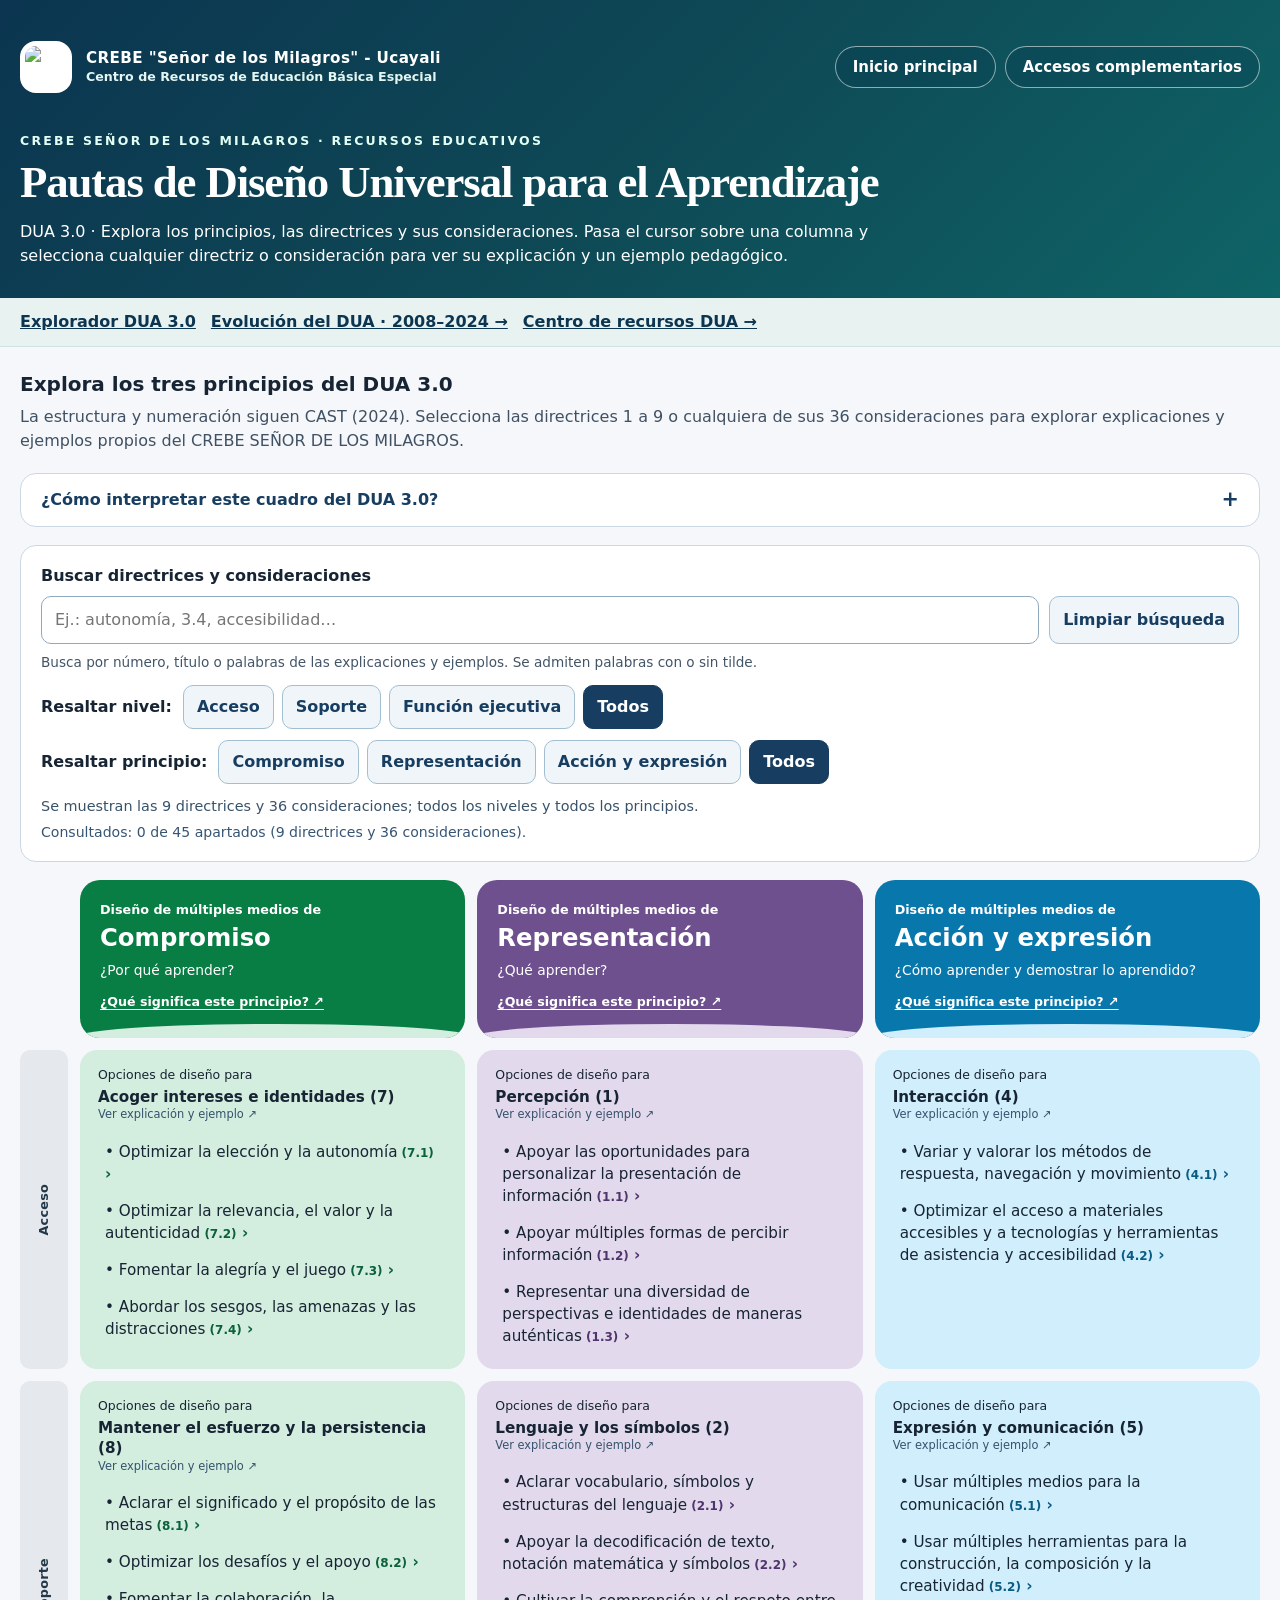
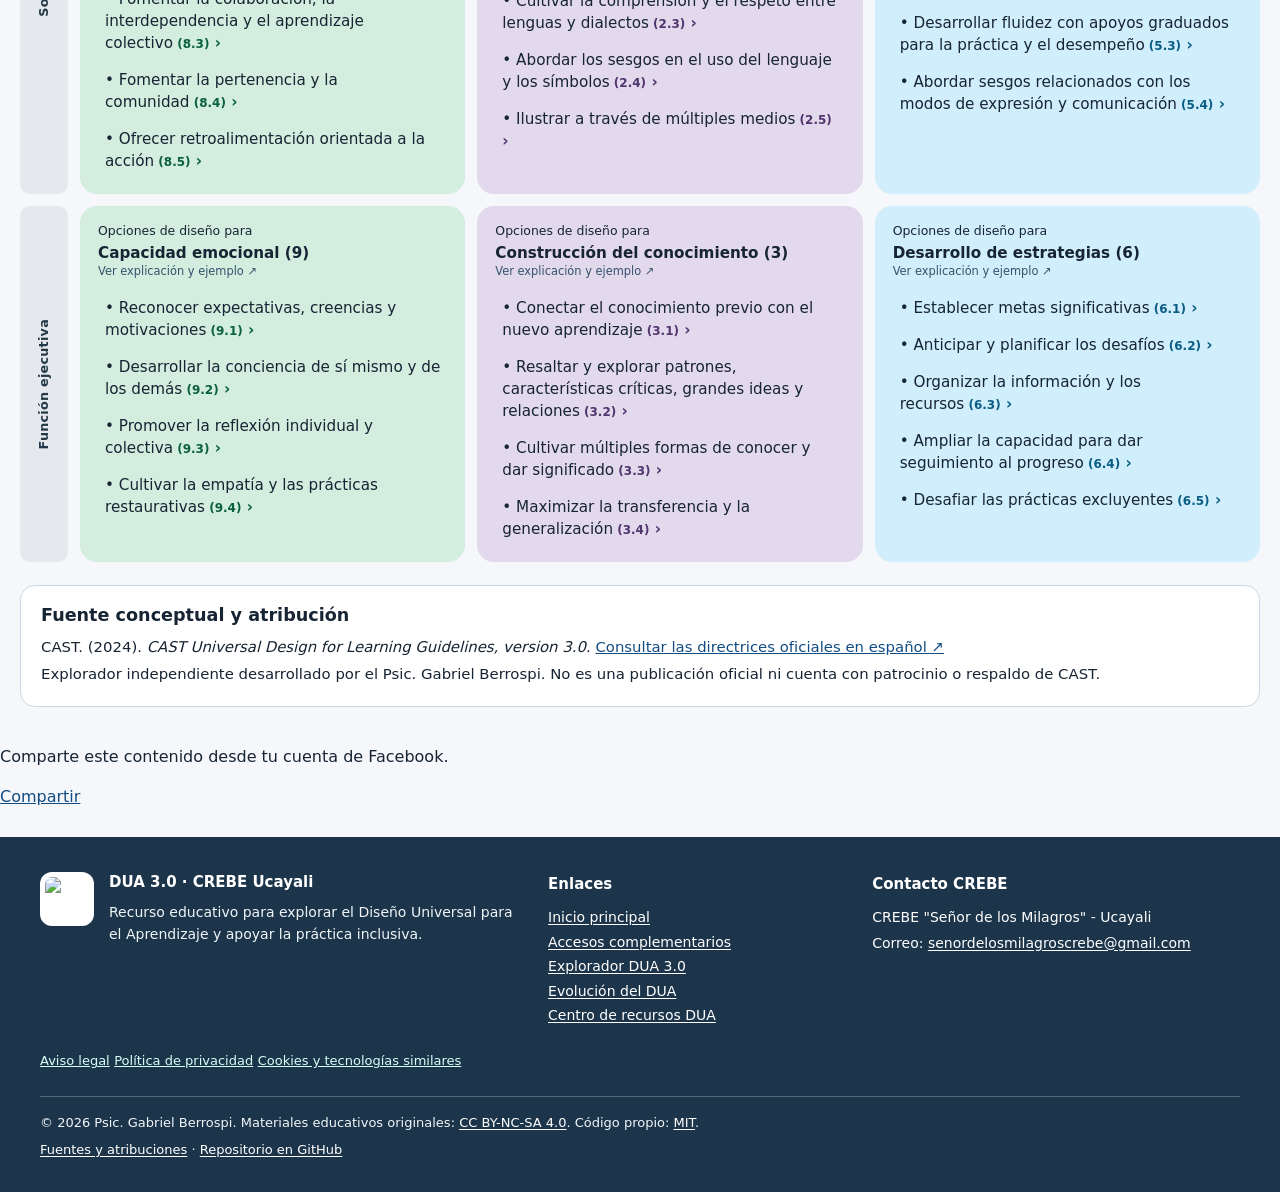
==== index.html @ dc521a8c "chore(a11y): invalidar cache de contraste DUA" ====
<!doctype html>
<html lang="es">
<head>
<meta charset="utf-8">
<meta http-equiv="Content-Security-Policy" content="default-src 'self'; base-uri 'self'; object-src 'none'; script-src 'self' 'sha256-ASUOWugi9Spogt7zNFaTgEASCgzexYB2aIo0VqFvYVs='; style-src 'self'; img-src 'self' data:; font-src 'self'; connect-src 'self' https://dteimbhwtzghhsijeeld.supabase.co; media-src 'self'; frame-src 'none'; form-action 'self'; manifest-src 'self'; worker-src 'self'; upgrade-insecure-requests">
<meta name="viewport" content="width=device-width, initial-scale=1">
<meta name="description" content="Explorador interactivo de los tres principios, nueve directrices y 36 consideraciones del DUA 3.0, basado en CAST (2024).">
<link rel="canonical" href="https://crebeucayali.github.io/DUA-3.0/">
<meta property="og:type" content="website">
<meta property="og:locale" content="es_PE">
<meta property="og:site_name" content="CREBE Señor de los Milagros - Ucayali">
<meta property="og:title" content="DUA 3.0 interactivo | CREBE Señor de los Milagros">
<meta property="og:description" content="Explora los tres principios, nueve directrices y 36 consideraciones del DUA 3.0 en el recurso educativo del CREBE Señor de los Milagros - Ucayali.">
<meta property="og:url" content="https://crebeucayali.github.io/DUA-3.0/">
<meta property="og:image" content="https://crebeucayali.github.io/logo-crebe.webp">
<meta property="og:image:alt" content="Logotipo institucional del CREBE Señor de los Milagros">
<title>DUA 3.0 interactivo | CREBE SEÑOR DE LOS MILAGROS</title>
<script type="application/ld+json">
{
  "@context": "https://schema.org",
  "@graph": [
    {
      "@type": "EducationalOrganization",
      "@id": "https://crebeucayali.github.io/#organization",
      "name": "CREBE Señor de los Milagros - Ucayali",
      "alternateName": "CREBE Ucayali",
      "url": "https://crebeucayali.github.io/",
      "logo": "https://crebeucayali.github.io/accesos-complementarios/logo-crebe.webp"
    },
    {
      "@type": "WebSite",
      "@id": "https://crebeucayali.github.io/#website",
      "name": "CREBE Señor de los Milagros Región Ucayali",
      "url": "https://crebeucayali.github.io/",
      "publisher": {
        "@id": "https://crebeucayali.github.io/#organization"
      }
    },
    {
      "@type": "WebPage",
      "@id": "https://crebeucayali.github.io/DUA-3.0/#webpage",
      "url": "https://crebeucayali.github.io/DUA-3.0/",
      "name": "DUA 3.0 interactivo | CREBE SEÑOR DE LOS MILAGROS",
      "description": "Explorador interactivo de los tres principios, nueve directrices y 36 consideraciones del DUA 3.0, basado en CAST (2024).",
      "isPartOf": {
        "@id": "https://crebeucayali.github.io/#website"
      },
      "publisher": {
        "@id": "https://crebeucayali.github.io/#organization"
      },
      "inLanguage": "es-PE"
    }
  ]
}
</script>
<link rel="stylesheet" href="./dua-interactivo.css?v=2">
<link rel="stylesheet" href="./identidad-crebe.css?v=2">
<link rel="stylesheet" href="https://crebeucayali.github.io/accesos-complementarios/accesibilidad/accesibilidad.css?v=12">
<link rel="stylesheet" href="https://crebeucayali.github.io/DUA-3.0/compartir-facebook.css?v=1">
<link rel="icon" type="image/webp" href="https://crebeucayali.github.io/materiales-educativos-accesibles/logo-crebe.webp?v=20261105">
</head>
<body>
<a class="skip" href="#contenido">Saltar al contenido principal</a>
<header class="hero">
<div class="crebe-identity"><a class="crebe-identity-mark" href="https://crebeucayali.github.io/" aria-label="Ir al portal del CREBE Señor de los Milagros, Ucayali"><img class="crebe-identity-logo" src="https://crebeucayali.github.io/logo-crebe.webp" alt="Logo del CREBE Señor de los Milagros"><span class="crebe-identity-name"><strong>CREBE "Señor de los Milagros" - Ucayali</strong><small>Centro de Recursos de Educación Básica Especial</small></span></a><div class="crebe-identity-links"><a href="https://crebeucayali.github.io/">Inicio principal</a><a href="https://crebeucayali.github.io/accesos-complementarios/">Accesos complementarios</a></div></div>
<div class="brand">CREBE SEÑOR DE LOS MILAGROS · Recursos educativos</div>
<h1>Pautas de Diseño Universal para el Aprendizaje</h1>
<p>DUA 3.0 · Explora los principios, las directrices y sus consideraciones. Pasa el cursor sobre una columna y selecciona cualquier directriz o consideración para ver su explicación y un ejemplo pedagógico.</p>
</header>
<nav class="dua-site-nav" aria-label="Navegación del sitio">
<a href="./index.html" aria-current="page">Explorador DUA 3.0</a>
<a href="./evolucion.html">Evolución del DUA · 2008–2024 →</a>
<a href="./recursos.html">Centro de recursos DUA →</a>
</nav>
<main id="contenido">
<section class="intro" aria-labelledby="explora"><h2 id="explora">Explora los tres principios del DUA 3.0</h2><p>La estructura y numeración siguen CAST (2024). Selecciona las directrices 1 a 9 o cualquiera de sus 36 consideraciones para explorar explicaciones y ejemplos propios del CREBE SEÑOR DE LOS MILAGROS.</p></section>
<details class="dua-orientation">
<summary>¿Cómo interpretar este cuadro del DUA 3.0?</summary>
<div class="orientation-content">
<p>Lee las <strong>columnas</strong> como tres preguntas complementarias; las <strong>filas</strong> reúnen directrices de Acceso, Soporte y Función ejecutiva.</p>
<div class="orientation-grid" aria-label="Significado de las tres columnas">
<div class="orientation-card" data-principle="engagement"><span class="orientation-focus">Foco: experiencia del estudiante</span><h3>Compromiso · ¿Por qué aprender?</h3><p>El estudiante encuentra sentido, expresa intereses y sostiene su participación; el docente crea condiciones para favorecerlo.</p></div>
<div class="orientation-card" data-principle="representation"><span class="orientation-focus">Foco: diseño de la enseñanza</span><h3>Representación · ¿Qué aprender?</h3><p>El docente presenta la información mediante alternativas accesibles para que cada estudiante pueda comprenderla.</p></div>
<div class="orientation-card" data-principle="action"><span class="orientation-focus">Foco: participación y apoyos compartidos</span><h3>Acción y expresión · ¿Cómo aprender y demostrarlo?</h3><p>El docente ofrece opciones para actuar y expresarse; el estudiante utiliza recursos y demuestra lo aprendido.</p></div>
</div>
<h3>¿Quién hace qué?</h3>
<div class="orientation-roles" aria-label="Papel del docente y del estudiante">
<div><strong>Docente</strong><p>Diseña opciones, identifica barreras y facilita apoyos.</p></div>
<div><strong>Estudiante</strong><p>Participa, elige recursos y desarrolla progresivamente su autonomía.</p></div>
<div><strong>Ambos</strong><p>Dialogan sobre el aprendizaje, revisan avances y ajustan estrategias y apoyos.</p></div>
</div>
<p class="orientation-note"><strong>Clave de lectura:</strong> estas etiquetas indican dónde poner primero la atención, no a quién pertenece cada principio: en los tres intervienen el docente y el estudiante. Por ejemplo, para trabajar un cuento, el estudiante elige un tema que le interesa (Compromiso), el docente ofrece texto, audio o imágenes (Representación) y acuerdan cómo comunicar la historia (Acción y expresión). Las filas muestran qué opciones facilitan el acceso, sostienen el aprendizaje o ayudan a planificar y revisar el progreso. Síntesis educativa del CREBE SEÑOR DE LOS MILAGROS basada en CAST (2024).</p>
</div>
</details>
<section class="explore-tools" aria-label="Buscar y explorar directrices del DUA">
<label for="dua-search">Buscar directrices y consideraciones</label>
<div class="search-line"><input id="dua-search" type="search" autocomplete="off" placeholder="Ej.: autonomía, 3.4, accesibilidad…" aria-describedby="dua-search-help"><button id="dua-clear" type="button">Limpiar búsqueda</button></div>
<p class="tool-help" id="dua-search-help">Busca por número, título o palabras de las explicaciones y ejemplos. Se admiten palabras con o sin tilde.</p>
<div class="level-filters" role="group" aria-label="Resaltar las directrices por nivel">
<span>Resaltar nivel:</span>
<button type="button" data-filter="access" aria-pressed="false">Acceso</button>
<button type="button" data-filter="support" aria-pressed="false">Soporte</button>
<button type="button" data-filter="executive" aria-pressed="false">Función ejecutiva</button>
<button type="button" data-filter="all" aria-pressed="true">Todos</button>
</div>
<div class="principle-filters" role="group" aria-label="Resaltar directrices por principio">
<span>Resaltar principio:</span>
<button type="button" data-principle-filter="engagement" aria-pressed="false">Compromiso</button>
<button type="button" data-principle-filter="representation" aria-pressed="false">Representación</button>
<button type="button" data-principle-filter="action" aria-pressed="false">Acción y expresión</button>
<button type="button" data-principle-filter="all" aria-pressed="true">Todos</button>
</div>
<p id="dua-search-status" class="tool-status" role="status" aria-live="polite">Se muestran las 9 directrices y 36 consideraciones.</p>
<p id="dua-read-progress" class="read-progress" role="status" aria-live="polite">Consultados: 0 de 45 apartados.</p>
<div id="dua-search-results" class="search-results" aria-label="Resultados de búsqueda" hidden></div>
</section>
<div class="board" id="board" tabindex="-1" aria-label="Tres principios y nueve directrices del DUA"></div>
<section class="source" aria-labelledby="fuentes"><h2 id="fuentes">Fuente conceptual y atribución</h2><p>CAST. (2024). <em>CAST Universal Design for Learning Guidelines, version 3.0</em>. <a href="https://udlguidelines.cast.org/es/" target="_blank" rel="noopener noreferrer">Consultar las directrices oficiales en español ↗</a></p><p>Explorador independiente desarrollado por el Psic. Gabriel Berrospi. No es una publicación oficial ni cuenta con patrocinio o respaldo de CAST.</p></section>
</main>
<dialog id="detail" aria-labelledby="detail-title">
<button class="close" id="close" type="button" aria-label="Cerrar detalle">✕</button>
<p class="modal-meta" id="detail-meta"></p><h2 id="detail-title"></h2>
<h3>¿Qué significa?</h3><p class="modal-text" id="detail-explanation"></p>
<div class="expanded" id="detail-expanded" hidden>
<div id="detail-paragraphs"></div>
<h3>Orientaciones para la práctica educativa</h3>
<ul id="detail-actions"></ul>
</div>
<h3>Ejemplo de aplicación educativa</h3><p class="modal-text detail-example" id="detail-example"></p>
<div class="share-detail"><button type="button" id="detail-share">Copiar enlace de este apartado ↗</button><button type="button" id="detail-copy-content">Copiar contenido</button><button type="button" id="detail-print">Imprimir contenido</button><span id="share-feedback" role="status" aria-live="polite"></span><span id="copy-content-feedback" role="status" aria-live="polite"></span></div>
<div id="copy-content-manual" hidden><label for="copy-content-text">Selecciona y copia este contenido:</label><textarea id="copy-content-text" readonly rows="7"></textarea></div>
<div class="modal-actions" id="detail-navigation" hidden>
<button type="button" id="detail-previous">← Anterior</button>
<button type="button" id="detail-next">Siguiente →</button>
<button type="button" id="detail-back-board">Volver al cuadro</button>
</div>
<p><small>Explicación, orientaciones y ejemplo educativos originales del CREBE SEÑOR DE LOS MILAGROS fundamentados en CAST (2024); no son una transcripción del contenido oficial.</small></p>

</dialog>
<dialog id="level-dialog" class="level-dialog" aria-labelledby="level-title" aria-describedby="level-explanation">
<button class="close" id="close-level" type="button" aria-label="Cerrar explicación">✕</button>
<p class="modal-meta">Niveles transversales del DUA 3.0</p>
<h2 id="level-title"></h2>
<p id="level-explanation" class="modal-text"></p>
<p id="level-relation" class="modal-text"></p>
<p class="level-reference">Síntesis educativa del CREBE SEÑOR DE LOS MILAGROS basada en CAST (2024). Los niveles agrupan directrices; no son etapas que deban seguirse en orden obligatorio.</p>
</dialog>
<dialog id="principle-dialog" class="principle-dialog" aria-labelledby="principle-title" aria-describedby="principle-explanation">
<button class="close" id="close-principle" type="button" aria-label="Cerrar explicación del principio">✕</button>
<p class="modal-meta">Principio del Diseño Universal para el Aprendizaje 3.0</p>
<h2 id="principle-title"></h2>
<p id="principle-explanation" class="modal-text"></p>
<p id="principle-relation" class="modal-text"></p>
<p class="principle-note">Síntesis educativa del CREBE SEÑOR DE LOS MILAGROS fundamentada en CAST (2024). La explicación oficial de los tres principios puede consultarse en la sección de fuentes de esta página.</p>
</dialog>
<section class="compartir-eva" aria-label="Compartir esta página">
<p>Comparte este contenido desde tu cuenta de Facebook.</p>
<a class="compartir-facebook" data-compartir-facebook href="https://www.facebook.com/sharer/sharer.php?u=https%3A%2F%2Fcrebeucayali.github.io%2FDUA-3.0%2F" target="_blank" rel="noopener noreferrer">Compartir</a>
</section>
<footer class="crebe-footer" aria-label="Pie de página institucional"><div class="crebe-footer-inner">
<div class="crebe-footer-identity"><img class="crebe-footer-logo" src="https://crebeucayali.github.io/logo-crebe.webp" alt="Logo del CREBE Señor de los Milagros"><div><strong>DUA 3.0 · CREBE Ucayali</strong><p>Recurso educativo para explorar el Diseño Universal para el Aprendizaje y apoyar la práctica inclusiva.</p></div></div>
<div><span class="crebe-footer-heading">Enlaces</span><nav class="crebe-footer-links" aria-label="Enlaces institucionales y DUA"><a href="https://crebeucayali.github.io/">Inicio principal</a><a href="https://crebeucayali.github.io/accesos-complementarios/">Accesos complementarios</a><a href="./index.html">Explorador DUA 3.0</a><a href="./evolucion.html">Evolución del DUA</a><a href="./recursos.html">Centro de recursos DUA</a></nav></div>
<div class="crebe-footer-contact"><span class="crebe-footer-heading">Contacto CREBE</span><p>CREBE "Señor de los Milagros" - Ucayali</p><p>Correo: <a href="mailto:senordelosmilagroscrebe@gmail.com">senordelosmilagroscrebe@gmail.com</a></p></div>
<nav class="footer-legal-eva" aria-label="Enlaces legales">
<a href="https://crebeucayali.github.io/accesos-complementarios/paginas/aviso-legal.html">Aviso legal</a>
<a href="https://crebeucayali.github.io/accesos-complementarios/paginas/politica-privacidad.html">Política de privacidad</a>
<a href="https://crebeucayali.github.io/accesos-complementarios/paginas/politica-cookies.html">Cookies y tecnologías similares</a>
</nav>
<div class="crebe-footer-bottom"><p>© 2026 Psic. Gabriel Berrospi. Materiales educativos originales: <a href="https://github.com/crebeucayali/DUA-3.0/blob/main/CONTENT-LICENSE.md">CC BY-NC-SA 4.0</a>. Código propio: <a href="https://github.com/crebeucayali/DUA-3.0/blob/main/LICENSE">MIT</a>.</p><p><a href="https://github.com/crebeucayali/DUA-3.0/blob/main/ATTRIBUTION.md">Fuentes y atribuciones</a> · <a href="https://github.com/crebeucayali/DUA-3.0">Repositorio en GitHub</a></p></div>
</div></footer>
<article id="print-detail" aria-hidden="true"></article>
<script src="./dua-contenidos.js"></script>
<script src="./dua-interactivo.js?v=1"></script>
<script src="https://crebeucayali.github.io/accesos-complementarios/accesibilidad/accesibilidad.js?v=12" defer></script>
  <script src="https://crebeucayali.github.io/accesos-complementarios/estadisticas/visitas-eva.js?v=2" data-eva-modulo="dua_3" defer></script>
<script src="https://crebeucayali.github.io/DUA-3.0/compartir-facebook.js?v=9" defer></script>
</body>
</html>
---- dua-interactivo.css ----
:root{font-family:system-ui,-apple-system,"Segoe UI",sans-serif;color:#172433;background:#f5f7fb;line-height:1.5;scroll-behavior:smooth}
*{box-sizing:border-box}body{margin:0}a{color:#124c83}button{font:inherit}a:focus-visible,button:focus-visible,summary:focus-visible{outline:3px solid #e0a222;outline-offset:4px}
.skip{position:absolute;top:-80px;left:12px;background:white;padding:12px;z-index:8}.skip:focus{top:8px}
.hero{background:#122c46;color:white;padding:30px max(20px,calc((100vw - 1400px)/2));}
.hero .brand{color:#a9d7ec;font-weight:700;letter-spacing:.08em;text-transform:uppercase;font-size:.8rem}
.hero h1{font-size:clamp(1.7rem,3.5vw,3rem);line-height:1.15;margin:.4rem 0}.hero p{max-width:900px;margin:.7rem 0 0}
main,.footer-content{max-width:1440px;margin:auto;padding:22px 20px}
.intro{margin:0 0 20px}.intro h2{margin:0 0 6px;font-size:1.25rem}.intro p{margin:0;color:#405163}
.board{display:grid;grid-template-columns:repeat(3,minmax(0,1fr));gap:14px;align-items:start;font-size:.95rem}
.principle{min-width:0;display:flex;flex-direction:column;gap:12px;--strong:#087d44;--pale:#d3eddf;--accent:#0b613a}
.principle[data-principle="representation"]{--strong:#6e508e;--pale:#e3d9ed;--accent:#50356d}
.principle[data-principle="action"]{--strong:#0877ac;--pale:#d0eefb;--accent:#095c84}
.principle-header{background:var(--strong);border-radius:20px;color:white;padding:20px 20px 25px;min-height:136px;position:relative;overflow:hidden;transition:transform .25s ease,box-shadow .25s ease}
.principle-header::after{content:"";position:absolute;background:var(--pale);height:28px;bottom:-14px;left:-2%;width:105%;border-radius:50% 50% 0 0}
.principle-header .eyebrow{font-size:.798rem;font-weight:650}.principle-header h3{font-size:clamp(1.14rem,1.9vw,1.5675rem);line-height:1.2;margin:4px 0 8px}.principle-header p{font-size:.8645rem;margin:0}
.principle-header{cursor:pointer}
.principle-header:focus-visible{outline:3px solid #e0a222;outline-offset:4px}
.principle-header .principle-hint{display:inline-block;position:relative;z-index:1;margin-top:12px;font-size:.7885rem;font-weight:700;text-decoration:underline;text-underline-offset:3px}
.principle-header:hover .principle-hint,.principle-header:focus-visible .principle-hint{text-decoration-thickness:2px}
.principle-dialog h2{font-size:1.5rem;margin:0 0 12px}
.principle-dialog .principle-note{font-size:.87rem;color:#405163;margin-top:17px}
.guideline{background:var(--pale);border:1px solid transparent;border-radius:17px;padding:16px 17px;position:relative;transition:transform .22s ease-out,box-shadow .22s ease-out,border-color .18s ease}
.guideline:hover,.guideline:focus-within{border-color:var(--strong);box-shadow:0 7px 16px #17243320;transform:translateY(-2px) scale(1.008);z-index:1}
.guideline h4{font-size:.95rem;line-height:1.35;margin:0 0 10px}.guideline .small{font-weight:400;font-size:.779rem;display:block}
.guideline ul{list-style:none;padding:0;margin:0;display:grid;gap:5px}
.checkpoint{width:100%;text-align:left;border:0;border-radius:8px;background:transparent;color:#172433;padding:5px 7px;cursor:pointer;line-height:1.45;transition:background .18s ease}
.checkpoint:hover,.checkpoint:focus-visible{background:#ffffffaa}.checkpoint .number{font-size:.7505rem;font-weight:700;color:var(--accent);white-space:nowrap}.checkpoint .arrow{color:var(--accent);font-weight:800}
.source{border:1px solid #cbd8e4;background:white;border-radius:15px;margin-top:23px;padding:16px 20px}
.source h2{font-size:1.1rem;margin:0 0 7px}.source p{margin:5px 0;font-size:.93rem}
footer{background:#e6edf5;margin-top:28px;font-size:.88rem}footer p{margin:6px 0}
dialog{border:0;border-radius:18px;max-width:min(620px,calc(100% - 28px));width:100%;padding:26px;box-shadow:0 25px 70px #0005;color:#172433}
dialog::backdrop{background:#102438a8}
dialog{max-height:min(85vh,850px);overflow-y:auto}dialog h2{font-size:1.4rem;margin:0 0 10px}dialog h3{margin:16px 0 5px;font-size:1rem}dialog .modal-text{margin:0 0 12px;line-height:1.65}.guide-open{display:block;width:100%;text-align:left;background:transparent;border:0;color:inherit;font-weight:750;font-size:.95rem;line-height:1.35;padding:3px 0;cursor:pointer}.guide-open:hover{text-decoration:underline}.guide-open .hint{font-size:.7125rem;font-weight:500;display:block;color:#34526b}.detail-example{background:#e6f2fb;padding:13px 16px;border-left:4px solid #1870a3;border-radius:8px}dialog .modal-meta{font-weight:700;font-size:.85rem;color:#355878;margin:0 0 7px}
dialog .expanded{margin:12px 0}dialog .expanded[hidden]{display:none}dialog .expanded p{line-height:1.7;margin:0 0 13px}dialog .expanded ul{padding-left:24px;line-height:1.65}dialog .expanded li{margin:7px 0}
dialog .modal-actions{display:flex;gap:9px;flex-wrap:wrap;margin:20px 0 4px}
dialog .modal-actions[hidden]{display:none}dialog .modal-actions button{border:1px solid #a7c1d4;background:#edf5fb;color:#16466b;border-radius:10px;padding:10px 14px;cursor:pointer;font-weight:650}dialog .modal-actions button:disabled{opacity:.48;cursor:default}
dialog .modal-actions button:not(:disabled):hover{background:#dbeefa}
dialog .close{float:right;background:#edf2f8;border:0;border-radius:50%;width:38px;height:38px;cursor:pointer}dialog .note{background:#eff4fa;border-left:4px solid #2b6898;padding:12px;margin:16px 0}

/* Organización de CAST: tres principios como columnas y tres niveles como filas. */
@media(min-width:760px){
.board{grid-template-columns:48px repeat(3,minmax(0,1fr));grid-template-rows:auto repeat(3,auto);align-items:stretch;gap:12px}
.principle{display:contents}
.principle:nth-of-type(1)>.principle-header{grid-column:2;grid-row:1}
.principle:nth-of-type(2)>.principle-header{grid-column:3;grid-row:1}
.principle:nth-of-type(3)>.principle-header{grid-column:4;grid-row:1}
.principle>.principle-header{height:100%;min-height:120px}
.principle:nth-of-type(1)>.guideline{grid-column:2}
.principle:nth-of-type(2)>.guideline{grid-column:3}
.principle:nth-of-type(3)>.guideline{grid-column:4}
.principle>.guideline:nth-of-type(1){grid-row:2}
.principle>.guideline:nth-of-type(2){grid-row:3}
.principle>.guideline:nth-of-type(3){grid-row:4}
.principle>.guideline{height:100%}
.row-label{grid-column:1;background:#e5e8ec;color:#233848;border:0;border-radius:10px;display:flex;align-items:center;justify-content:center;min-width:0;padding:10px 0;cursor:pointer;font:inherit;transition:background-color .2s ease,box-shadow .2s ease}
.row-label span{writing-mode:vertical-rl;transform:rotate(180deg);font-size:.798rem;letter-spacing:.02em;font-weight:750;text-align:center}
.row-label:hover,.row-label:focus-visible{background:#d2dfed;box-shadow:inset 0 0 0 2px #456582}
.row-label[data-level="access"]{grid-row:2}
.row-label[data-level="support"]{grid-row:3}
.row-label[data-level="executive"]{grid-row:4}
}
@media(min-width:760px) and (hover:hover){
/* Mantener fijas las pistas del grid evita redistribuir texto y saltos del cursor. */
.principle-header:hover{box-shadow:0 8px 18px #17243326;transform:translateY(-2px) scale(1.008);z-index:1}
}
@media(max-width:759px){
.row-label{display:none}
.level-inline{display:block}
.board{grid-template-columns:1fr}.principle-header{min-height:auto}.guideline{padding:18px}.hero{padding:28px 20px}
}
@media(min-width:630px) and (max-width:759px){.principle{display:grid;grid-template-columns:repeat(3,minmax(0,1fr))}.principle-header{grid-column:1/-1}}
/* Ventanas intermedias: cada principio conserva tres tarjetas con niveles visibles. */
@media(min-width:760px) and (max-width:1100px){
.board{display:block}
.row-label{display:none}
.principle{
 display:grid;
 grid-template-columns:repeat(3,minmax(0,1fr));
 gap:12px;
 margin-bottom:18px;
 min-width:0;
}
.principle>.principle-header{
 grid-column:1/-1 !important;
 grid-row:auto !important;
 height:auto;
 min-height:110px;
 padding:18px 20px 24px;
}
.principle>.guideline{
 grid-column:auto !important;
 grid-row:auto !important;
 min-width:0;
 height:100%;
 padding:18px;
}
.level-inline{display:block;margin:0 0 12px}
.principle-header h3{font-size:1.3775rem}
.guideline h4,.guide-open{font-size:.95rem}
.checkpoint{font-size:.893rem}
}
/* Los nombres de los niveles son controles operables con mouse, tacto y teclado. */
.level-inline{display:none;border:0;border-radius:8px;background:#ffffff88;color:var(--accent);padding:5px 8px;margin:0 0 10px;text-align:left;cursor:pointer;font:inherit;font-weight:750;font-size:.9025rem}
.level-inline:hover,.level-inline:focus-visible{background:#fff;box-shadow:inset 0 0 0 2px var(--strong)}
.level-dialog h2{margin:0 0 12px;font-size:1.5rem}
.level-dialog .level-reference{margin-top:16px;font-size:.88rem;color:#405163}
@media(min-width:1101px){.level-inline{display:none}}
@media(max-width:1100px){.level-inline{display:block}}
/* Controles de exploración: efectos visuales sin modificar el tamaño del cuadro. */
/* Enlaces directos para las 9 directrices y 36 consideraciones. */
.share-detail{display:flex;align-items:center;gap:12px;flex-wrap:wrap;margin:16px 0}
.share-detail button{border:1px solid #a7c1d4;background:#edf5fb;color:#16466b;border-radius:10px;padding:10px 14px;cursor:pointer;font-weight:650}
.share-detail button:hover,.share-detail button:focus-visible{background:#dbeefa}
#share-feedback,#copy-content-feedback{font-size:.86rem;color:#275b3c}
#share-feedback:empty,#copy-content-feedback:empty{display:none}
#copy-content-manual[hidden]{display:none}
#copy-content-manual{margin:10px 0 16px}
#copy-content-manual label{display:block;margin-bottom:6px;font-weight:650}
#copy-content-text{width:100%;max-width:100%;font:inherit;font-size:.88rem;line-height:1.5;border:1px solid #9bb6c8;border-radius:8px;padding:10px;color:#172433;background:#f7fbfe}
/* Hoja exclusiva para imprimir un único apartado; no afecta la interfaz en pantalla. */
#print-detail{display:none}
@media print{
 @page{size:auto;margin:18mm}
 body{background:#fff!important;color:#172433!important}
 body>*:not(#print-detail){display:none!important}
 #print-detail{display:block!important;font-family:Arial,Helvetica,sans-serif;color:#172433;font-size:11pt;line-height:1.5}
 #print-detail h1{font-size:19pt;line-height:1.25;margin:0 0 12pt}
 #print-detail h2{font-size:12pt;margin:17pt 0 6pt}
 #print-detail p{margin:0 0 9pt;white-space:pre-line;overflow-wrap:anywhere}
 #print-detail ul{padding-left:20pt;margin:0 0 10pt}
 #print-detail li{margin-bottom:5pt}
 #print-detail .print-meta{font-size:10pt;color:#44586b;margin-bottom:5pt}
 #print-detail .print-source{border-top:1px solid #bdcbd6;padding-top:10pt;margin-top:18pt;font-size:9pt}
 #print-detail h1,#print-detail h2{break-after:avoid}
 #print-detail li{break-inside:avoid}
}
/* Orientación de lectura opcional: el panel cerrado no altera el organizador. */
.dua-orientation{margin:0 0 18px;border:1px solid #cbd8e4;background:#fff;border-radius:16px;overflow:hidden}
.dua-orientation>summary{cursor:pointer;padding:14px 20px;font-weight:750;color:#173e61;list-style:none;display:flex;align-items:center;justify-content:space-between;gap:12px}
.dua-orientation>summary::-webkit-details-marker{display:none}
.dua-orientation>summary::after{content:"+";font-size:1.3rem;line-height:1}
.dua-orientation[open]>summary::after{content:"−"}
.dua-orientation>summary:hover{background:#f0f6fb}
.orientation-content{padding:0 20px 18px}
.orientation-content>p{margin:8px 0 14px;color:#405163}
.orientation-grid{display:grid;grid-template-columns:repeat(3,minmax(0,1fr));gap:10px;margin:12px 0}
.orientation-card{padding:14px;border-radius:12px;background:#f1f6fa;min-width:0;display:flex;flex-direction:column;gap:7px}
.orientation-focus{display:block;align-self:flex-start;border-radius:999px;padding:4px 10px;font-size:.82rem;font-weight:750;background:#e7edf4;color:#173e61}
.orientation-card[data-principle="engagement"] .orientation-focus{background:#deefe5;color:#085632}
.orientation-card[data-principle="representation"] .orientation-focus{background:#ebe1f4;color:#50356d}
.orientation-card[data-principle="action"] .orientation-focus{background:#d9effa;color:#095c84}
.orientation-card h3{font-size:1rem;margin:0}
.orientation-card p{margin:0;font-size:.92rem}
.orientation-card[data-principle="engagement"]{border-top:4px solid #087d44}
.orientation-card[data-principle="representation"]{border-top:4px solid #6e508e}
.orientation-card[data-principle="action"]{border-top:4px solid #0877ac}
.orientation-roles{display:grid;grid-template-columns:repeat(3,minmax(0,1fr));gap:10px}
.orientation-roles>div{border:1px solid #d3e0ea;border-radius:12px;padding:12px 14px;background:#f8fbfe}
.orientation-roles>div:nth-child(1){border-top:3px solid #6e508e}
.orientation-roles>div:nth-child(2){border-top:3px solid #087d44}
.orientation-roles>div:nth-child(3){border-top:3px solid #0877ac}
.orientation-roles strong{display:block;margin-bottom:4px;color:#173e61}
.orientation-roles p{margin:0;font-size:.92rem}
.orientation-note{font-size:.9rem;line-height:1.55;border-left:4px solid #487994;background:#f0f6fb;border-radius:8px;padding:11px 14px;margin-top:15px!important}
@media(max-width:759px){.orientation-grid,.orientation-roles{grid-template-columns:1fr}.dua-orientation>summary{padding:13px 15px}.orientation-content{padding:0 15px 15px}}
.explore-tools{background:white;border:1px solid #cbd8e4;border-radius:16px;padding:18px 20px;margin:0 0 18px}
.explore-tools>label{display:block;font-weight:750;margin-bottom:8px}
.search-line{display:flex;align-items:stretch;gap:10px;flex-wrap:wrap}
.search-line input{min-width:0;flex:1 1 230px;padding:11px 13px;border:1px solid #90a9bd;border-radius:10px;font:inherit;color:#172433;background:#fff}
.search-line button,.level-filters button,.principle-filters button{border:1px solid #a2bfd2;border-radius:10px;background:#f0f5fa;color:#173e61;padding:9px 13px;cursor:pointer;font:inherit;font-weight:650}
.search-line button:hover,.level-filters button:hover,.principle-filters button:hover{background:#e1eff9}
.tool-help{font-size:.85rem;color:#425567;margin:8px 0 13px}
.level-filters{display:flex;gap:8px;align-items:center;flex-wrap:wrap}
.level-filters>span,.principle-filters>span{font-weight:700;margin-right:3px}
.principle-filters{display:flex;gap:8px;align-items:center;flex-wrap:wrap;margin-top:11px}
.principle-filters button[aria-pressed="true"]{background:#173e61;color:white;border-color:#173e61}
.read-progress{font-size:.88rem;color:#365575;margin:4px 0 0}
.board:focus{outline:none}
.guide-open.is-read::after,.checkpoint.is-read::after{content:" ✓";color:var(--accent);font-size:.82em;font-weight:800}
.guideline.is-principle-active{box-shadow:inset 0 0 0 2px var(--strong)}
@media(max-width:759px){.principle-filters button{flex-grow:1}}
.level-filters button[aria-pressed="true"]{background:#173e61;color:#fff;border-color:#173e61}
.tool-status{font-size:.9rem;margin:12px 0 0;color:#385269}
.search-results[hidden]{display:none}
.search-results{display:grid;grid-template-columns:repeat(auto-fit,minmax(min(100%,270px),1fr));gap:8px;margin-top:12px;max-height:290px;overflow:auto}
.search-result{background:#f1f7fc;text-align:left;color:#172433;border:1px solid #c7dce9;border-radius:10px;padding:10px 12px;cursor:pointer;font:inherit}
.search-result:hover,.search-result:focus-visible{background:#dceefa;border-color:#25658d}
.search-result strong{display:block;font-size:.92rem}
.search-result small{display:block;font-size:.78rem;color:#42576b;margin-top:3px}
.guideline.is-highlighted{box-shadow:inset 0 0 0 3px var(--strong),0 5px 14px #17243318;border-color:var(--strong)}
.guideline.is-dimmed{opacity:.43}
.principle-header.is-principle-selected{box-shadow:inset 0 0 0 3px #ffffffd9,0 6px 18px #17243327;z-index:1}
.principle-header.is-principle-dimmed{opacity:.43}
.principle-header{transition:transform .25s ease,box-shadow .25s ease,opacity .18s ease}
.guideline{transition:transform .22s ease-out,box-shadow .22s ease-out,border-color .18s ease,opacity .18s ease}
.guideline.is-highlighted .search-match{background:#fff8cb;box-shadow:0 0 0 2px #fff8cb;border-radius:4px}
.guideline.is-highlighted .guide-open.search-match{background:#fff8cb}
.row-label.is-level-active{background:#c2d8e9;box-shadow:inset 0 0 0 2px #376789}
.level-inline.is-level-active{background:#fff;box-shadow:inset 0 0 0 2px var(--strong)}
@media(max-width:759px){.explore-tools{padding:15px}.level-filters button{flex-grow:1}}
@media(prefers-reduced-motion:reduce){*,*::before,*::after{scroll-behavior:auto!important;transition:none!important;animation:none!important}}

/* Navegación antes definida como estilo inline; se conserva sin cambios visuales. */
.dua-site-nav{background:#e8f0f8;padding:12px 20px;display:flex;flex-wrap:wrap;gap:18px;font-weight:650}

/* Respaldo temporal para copiar enlaces cuando Clipboard API no está disponible. */
.share-copy-fallback{position:fixed;top:12px;left:12px;width:min(90vw,520px);z-index:9999}


/* EVA 2.0: alto contraste para superficies propias del modulo DUA.
   Los estilos normales y el contenido grafico permanecen intactos. */
html.eva-alto-contraste body,
html.eva-alto-contraste :is(.guideline,.source,.dua-orientation,.orientation-card,.orientation-roles>div,.orientation-note,.level-inline,.skip){
 background:#000!important;background-image:none!important;color:#fff!important;border-color:#fff!important;
}
html.eva-alto-contraste :is(.orientation-focus,.guideline .search-match,.checkpoint,.guide-open){
 background:#000!important;color:#ffff00!important;border-color:#fff!important;
}
html.eva-alto-contraste :is(.orientation-card,.orientation-roles,.dua-orientation,.guideline) :is(p,h2,h3,strong,span,summary){
 color:#fff!important;opacity:1!important;
}
html.eva-alto-contraste #copy-content-text{
 background:#000!important;color:#fff!important;border-color:#fff!important;
}
html.eva-alto-contraste :is(.guideline.is-dimmed,.principle-header.is-principle-dimmed){opacity:1!important;}
---- identidad-crebe.css ----
/* Identidad visual institucional CREBE Ucayali.
   Alcance: cabeceras, navegacion y pie; no modifica el tablero DUA ni sus interacciones. */
:root{--crebe-navy:#0b3550;--crebe-teal:#0f766e;--crebe-ink:#122c46}
.hero,body>header{
  background-color:var(--crebe-navy);
  background-image:linear-gradient(135deg,rgba(11,53,80,.78) 0%,rgba(15,79,87,.72) 48%,rgba(15,118,110,.72) 100%),url("https://crebeucayali.github.io/patron-shipibo.webp");
  background-position:center,center;
  background-size:cover,320px auto;
  background-repeat:no-repeat,repeat;
  color:#fff;
}
.crebe-identity{
  display:flex;align-items:center;justify-content:space-between;flex-wrap:wrap;
  gap:14px 22px;margin:0 0 28px;position:relative;
}
.crebe-identity-mark{display:flex;align-items:center;gap:14px;min-width:0;flex:1 1 350px;text-decoration:none;color:#fff!important}
.crebe-identity-logo{display:block;width:52px;height:52px;flex:0 0 52px;object-fit:contain;padding:5px;border-radius:16px;background:#fff}
.crebe-identity-name{display:flex;min-width:0;flex-direction:column;line-height:1.3}
.crebe-identity-name strong{font-size:.95rem;font-weight:800;letter-spacing:.025em;color:#fff}
.crebe-identity-name small{font-size:.79rem;font-weight:600;color:#e4f6f1}
.crebe-identity-links{display:flex;gap:9px;align-items:center;flex-wrap:wrap}
.crebe-identity-links a{display:inline-block;padding:9px 17px;border:1px solid rgba(255,255,255,.55);border-radius:999px;color:#fff!important;text-decoration:none;font-size:0.9375rem;font-weight:600;background:rgba(8,47,73,.22)}
.crebe-identity-links a:hover,.crebe-identity-links a:focus-visible{background:rgba(255,255,255,.17);text-decoration:underline}
.hero .brand,.crebe-section-label{color:#e2fff5;font-size:.78rem;font-weight:800;letter-spacing:.18em;text-transform:uppercase}
.hero h1,body>header h1{font-family:Georgia,"Times New Roman",serif;letter-spacing:-.025em;text-wrap:balance}
.hero p,body>header>p{color:#fff}
body>nav[aria-label="Navegación del sitio"]{background:#e8f2f1!important;border-bottom:1px solid #cfe4df;gap:15px!important}
body>nav[aria-label="Navegación del sitio"] a{color:#0b3550;font-weight:750}
body>header nav[aria-label="Navegación principal"]{margin-bottom:18px}
body>header nav[aria-label="Navegación principal"] a{color:#e3fff7}
footer{background:linear-gradient(135deg,#082f49 0%,#0b4f4a 58%,#0f766e 100%);color:#fff}
footer a{color:#d6fff7}
footer a:hover,footer a:focus-visible{color:#fff}
@media(max-width:600px){
 .crebe-identity{margin-bottom:22px}
 .crebe-identity-logo{width:46px;height:46px;flex-basis:46px}
 .crebe-identity-name strong{font-size:.84rem}
 .crebe-identity-name small{font-size:.72rem}
 .crebe-identity-links a{padding:8px 13px;font-size:0.875rem}
}

/* Pie institucional de DUA 3.0: adaptación del formato EVA.
   Las reglas se limitan al footer y no afectan los recursos ni las tarjetas. */
footer.crebe-footer{margin-top:28px;background:#1d354b;color:#fff;font-size:.875rem;line-height:1.6}
.crebe-footer .crebe-footer-inner{width:min(100% - 40px,1200px);margin:auto;padding:35px 0 25px;display:grid;grid-template-columns:minmax(0,1.3fr) minmax(150px,.8fr) minmax(210px,1fr);gap:23px 30px;align-items:start}
.crebe-footer .crebe-footer-identity{display:flex;align-items:flex-start;gap:15px}
.crebe-footer .crebe-footer-logo{width:54px;height:54px;flex:0 0 54px;display:block;object-fit:contain;background:#fff;border-radius:12px;padding:5px}
.crebe-footer .crebe-footer-identity strong{display:block;color:#fff;font-size:.9375rem;line-height:1.35}
.crebe-footer .crebe-footer-identity p{margin:8px 0 0;color:#eff6f8;font-size:.875rem}
.crebe-footer .crebe-footer-heading{display:block;font-size:.9375rem;font-weight:750;margin:0 0 10px;color:#fff}
.crebe-footer .crebe-footer-links{display:flex;flex-direction:column;align-items:flex-start;gap:2px}
.crebe-footer .crebe-footer-links a,.crebe-footer .crebe-footer-contact a{color:#fff;font-size:.875rem;text-decoration:underline;text-underline-offset:2px}
.crebe-footer .crebe-footer-bottom a{color:#fff;font-size:.8125rem;text-decoration:underline;text-underline-offset:2px}
.crebe-footer .crebe-footer-links a:hover,.crebe-footer .crebe-footer-contact a:hover,.crebe-footer .crebe-footer-bottom a:hover{text-decoration-thickness:2px}
.crebe-footer .crebe-footer-contact p{margin:0 0 3px;color:#fff;font-size:.875rem;overflow-wrap:anywhere}
.crebe-footer .crebe-footer-bottom{grid-column:1/-1;border-top:1px solid rgba(255,255,255,.25);padding-top:16px;margin-top:1px}
.crebe-footer .crebe-footer-bottom p{margin:0 0 6px;color:#f1f6f9;font-size:.8125rem;overflow-wrap:anywhere}
.crebe-footer .footer-legal-eva a{font-size:.8125rem}
@media(max-width:1050px){
 .crebe-footer .crebe-footer-inner{grid-template-columns:1fr;gap:23px;padding-top:32px}
 .crebe-footer .crebe-footer-bottom{grid-column:1}
}
@media(max-width:500px){
 .crebe-footer .crebe-footer-inner{width:calc(100% - 30px);gap:20px}
 .crebe-footer .crebe-footer-logo{width:47px;height:47px;flex-basis:47px}
 .crebe-footer .crebe-footer-identity{gap:12px}
}

/* Ajuste compartido de altura de la franja superior EVA */
@media (min-width:601px){
  .crebe-identity{
    min-height:74px;
    padding-top:6px;
    padding-bottom:6px;
  }
}
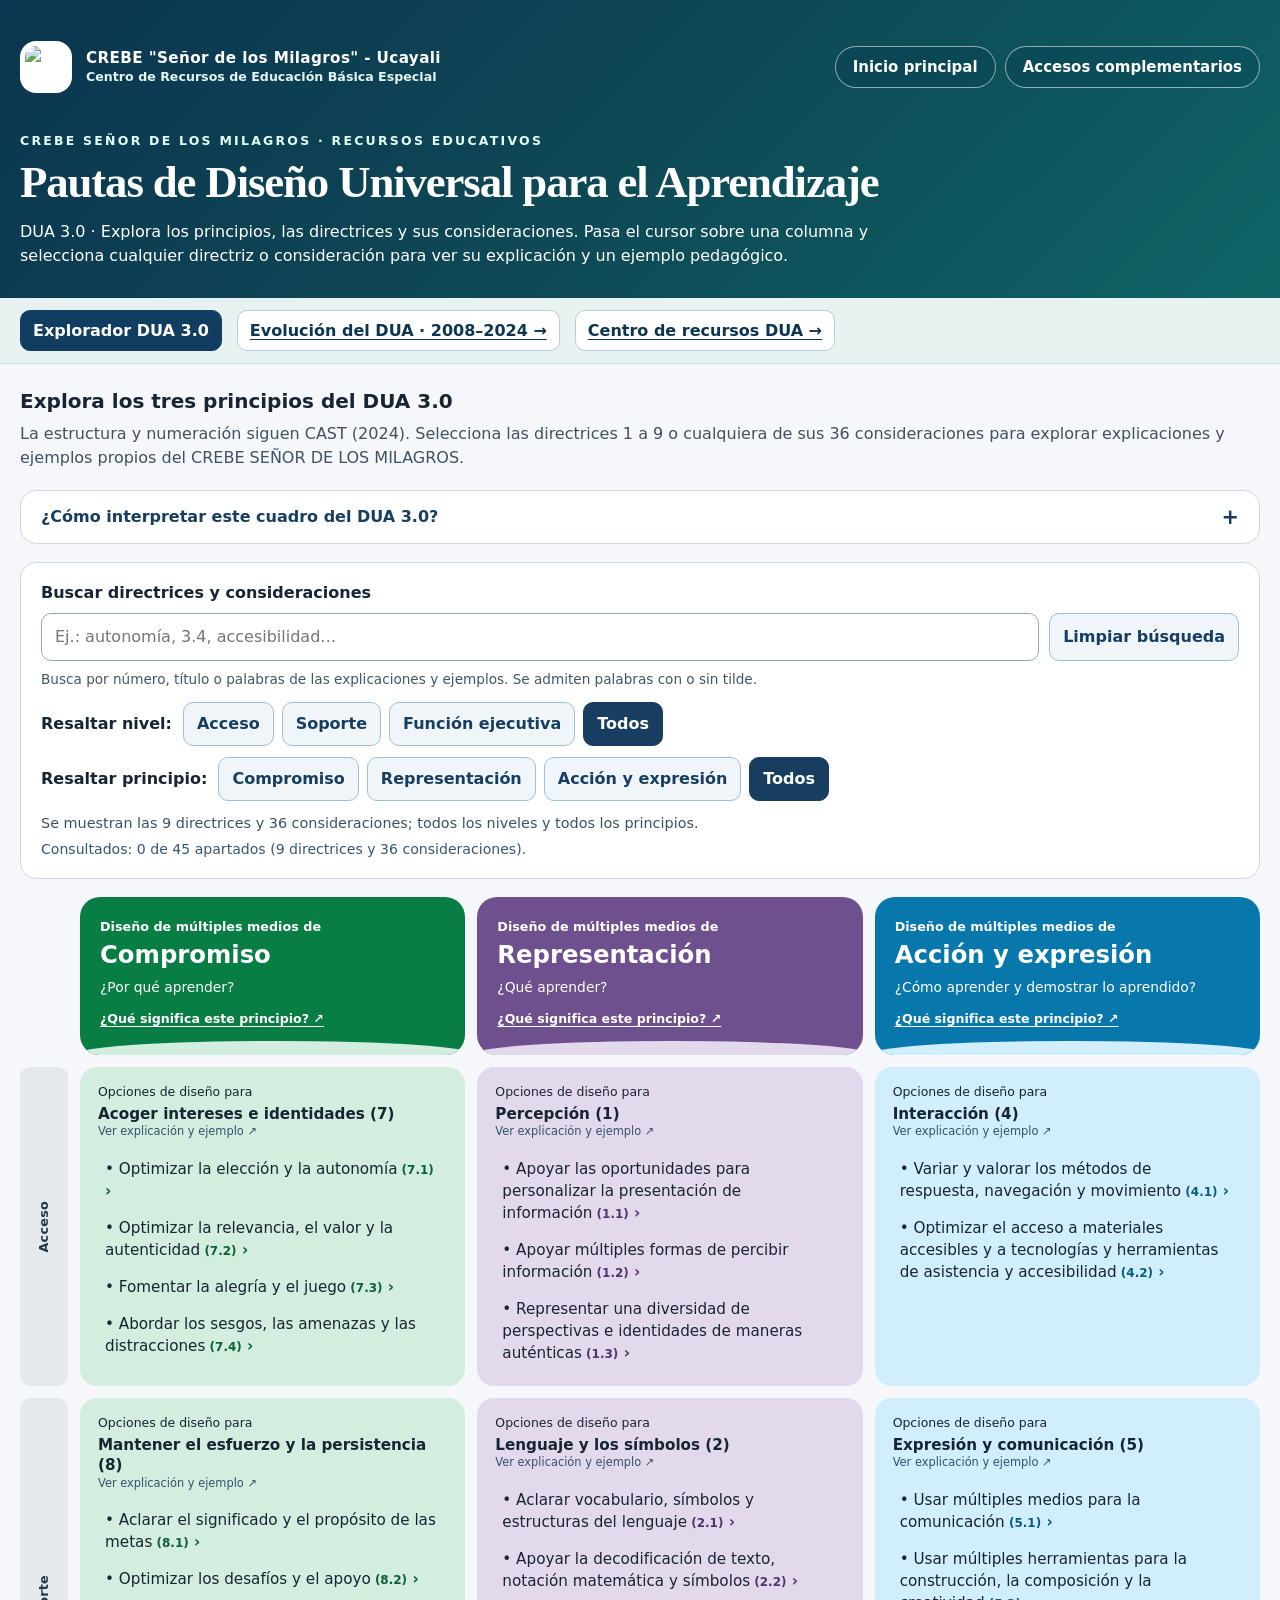
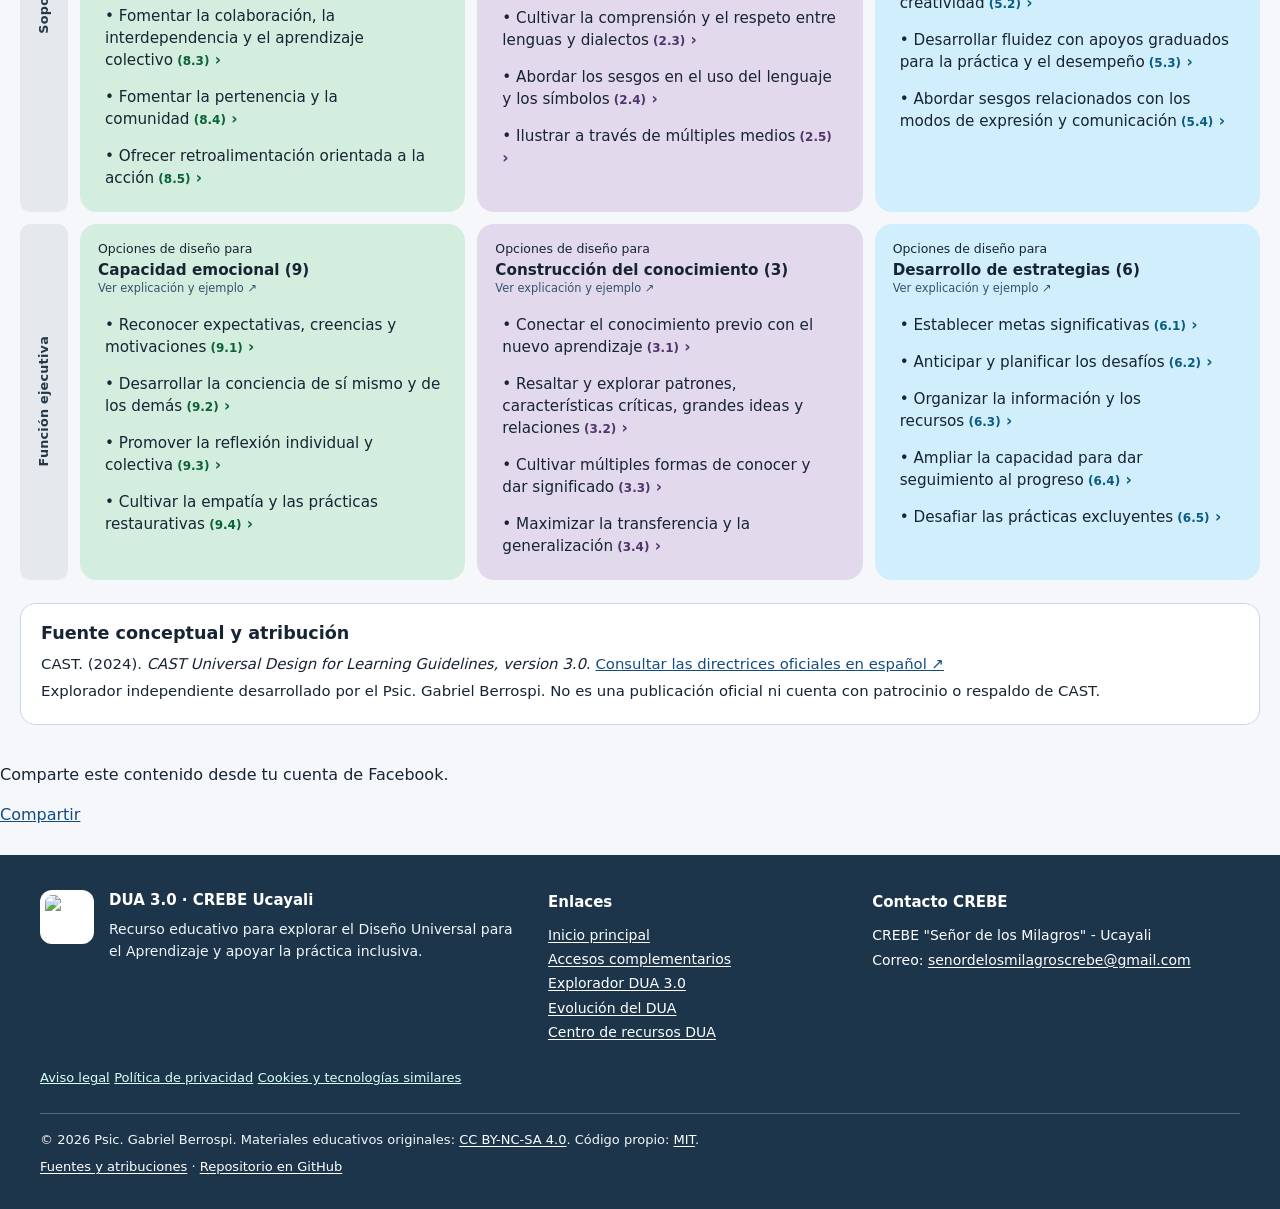
==== commit a609b5ce: "chore(ui): publicar nueva navegación responsiva DUA v4" ====
--- a/index.html
+++ b/index.html
@@ -53,7 +53,7 @@
   ]
 }
 </script>
-<link rel="stylesheet" href="./dua-interactivo.css?v=2">
+<link rel="stylesheet" href="./dua-interactivo.css?v=4">
 <link rel="stylesheet" href="./identidad-crebe.css?v=2">
 <link rel="stylesheet" href="https://crebeucayali.github.io/accesos-complementarios/accesibilidad/accesibilidad.css?v=12">
 <link rel="stylesheet" href="https://crebeucayali.github.io/DUA-3.0/compartir-facebook.css?v=1">
--- a/dua-interactivo.css
+++ b/dua-interactivo.css
@@ -223,3 +223,94 @@
  background:#000!important;color:#fff!important;border-color:#fff!important;
 }
 html.eva-alto-contraste :is(.guideline.is-dimmed,.principle-header.is-principle-dimmed){opacity:1!important;}
+
+
+/* EVA 2.0: segunda correccion de alto contraste del explorador.
+   Controles, rotulos verticales y dialogos mantienen fondo y texto compatibles. */
+@media screen {
+  html.eva-alto-contraste :is(.explore-tools,.search-result,.row-label,.row-label.is-level-active,.principle-header,.principle-header.is-principle-selected,dialog,.detail-example,dialog .note) {
+    background:#000 !important;
+    background-image:none !important;
+    color:#fff !important;
+    border:2px solid #fff !important;
+    opacity:1 !important;
+  }
+  html.eva-alto-contraste .row-label span,
+  html.eva-alto-contraste .principle-header :is(.eyebrow,h3,p,.principle-hint),
+  html.eva-alto-contraste dialog :is(h2,h3,p,li,span,strong,.modal-meta,.principle-note,.level-reference,.hint) {
+    color:#fff !important;
+    opacity:1 !important;
+  }
+  html.eva-alto-contraste :is(.explore-tools,.search-results,.dua-orientation) :is(
+    button,button:hover,button:focus-visible,button[aria-pressed="true"]
+  ),
+  html.eva-alto-contraste dialog :is(
+    .close,.share-detail button,.modal-actions button,.modal-actions button:hover
+  ) {
+    color:#ffff00 !important;
+    background:#000 !important;
+    border:2px solid #fff !important;
+    opacity:1 !important;
+  }
+  html.eva-alto-contraste :is(.search-line input,.search-result,.search-result:hover,.search-result:focus-visible) {
+    color:#fff !important;
+    background:#000 !important;
+    border:2px solid #fff !important;
+  }
+  html.eva-alto-contraste .search-line input::placeholder {color:#eee !important;opacity:1 !important;}
+  html.eva-alto-contraste .search-result :is(strong,small) {color:#fff !important;}
+  html.eva-alto-contraste .principle-header::after {background:#fff !important;}
+  html.eva-alto-contraste :is(.row-label,.level-inline).is-level-active {outline:3px solid #ffff00;outline-offset:2px;}
+  html.eva-alto-contraste .guideline.is-highlighted .search-match,
+  html.eva-alto-contraste .guideline.is-highlighted .guide-open.search-match {
+    color:#000 !important;background:#ffff00 !important;box-shadow:none !important;
+  }
+  html.eva-alto-contraste dialog .modal-actions button:disabled {opacity:.65 !important;}
+}
+
+
+/* EVA 2.0: navegación DUA legible y separada incluso con zoom reducido.
+   Se mantiene el orden de los tres accesos y se permite salto de línea. */
+.dua-site-nav{
+  display:flex;
+  flex-wrap:wrap;
+  align-items:center;
+  justify-content:flex-start;
+  gap:10px 14px;
+  padding:12px max(20px,calc((100vw - 1440px)/2 + 20px));
+  font-size:max(1rem,16px);
+  line-height:1.45;
+}
+.dua-site-nav a{
+  display:inline-flex;
+  align-items:center;
+  min-height:40px;
+  padding:8px 12px;
+  border:1px solid #b7cddd;
+  border-radius:10px;
+  color:#103d60;
+  background:#fff;
+  font-weight:700;
+  text-decoration:underline;
+  text-underline-offset:3px;
+  overflow-wrap:break-word;
+}
+.dua-site-nav a[aria-current="page"]{
+  background:#103d60;
+  color:#fff;
+  border-color:#103d60;
+  text-decoration:none;
+}
+.dua-site-nav a:hover{background:#e1eff9;color:#103d60;}
+.dua-site-nav a[aria-current="page"]:hover{background:#103d60;color:#fff;}
+.dua-site-nav a:focus-visible{outline:3px solid #c47700;outline-offset:3px;}
+html.eva-alto-contraste .dua-site-nav,
+html.eva-alto-contraste .dua-site-nav a,
+html.eva-alto-contraste .dua-site-nav a:hover,
+html.eva-alto-contraste .dua-site-nav a[aria-current="page"]{
+  background:#000!important;color:#ffff00!important;border-color:#fff!important;
+}
+@media(max-width:520px){
+  .dua-site-nav{gap:8px;padding:10px 15px;}
+  .dua-site-nav a{min-height:44px;flex:1 1 100%;}
+}
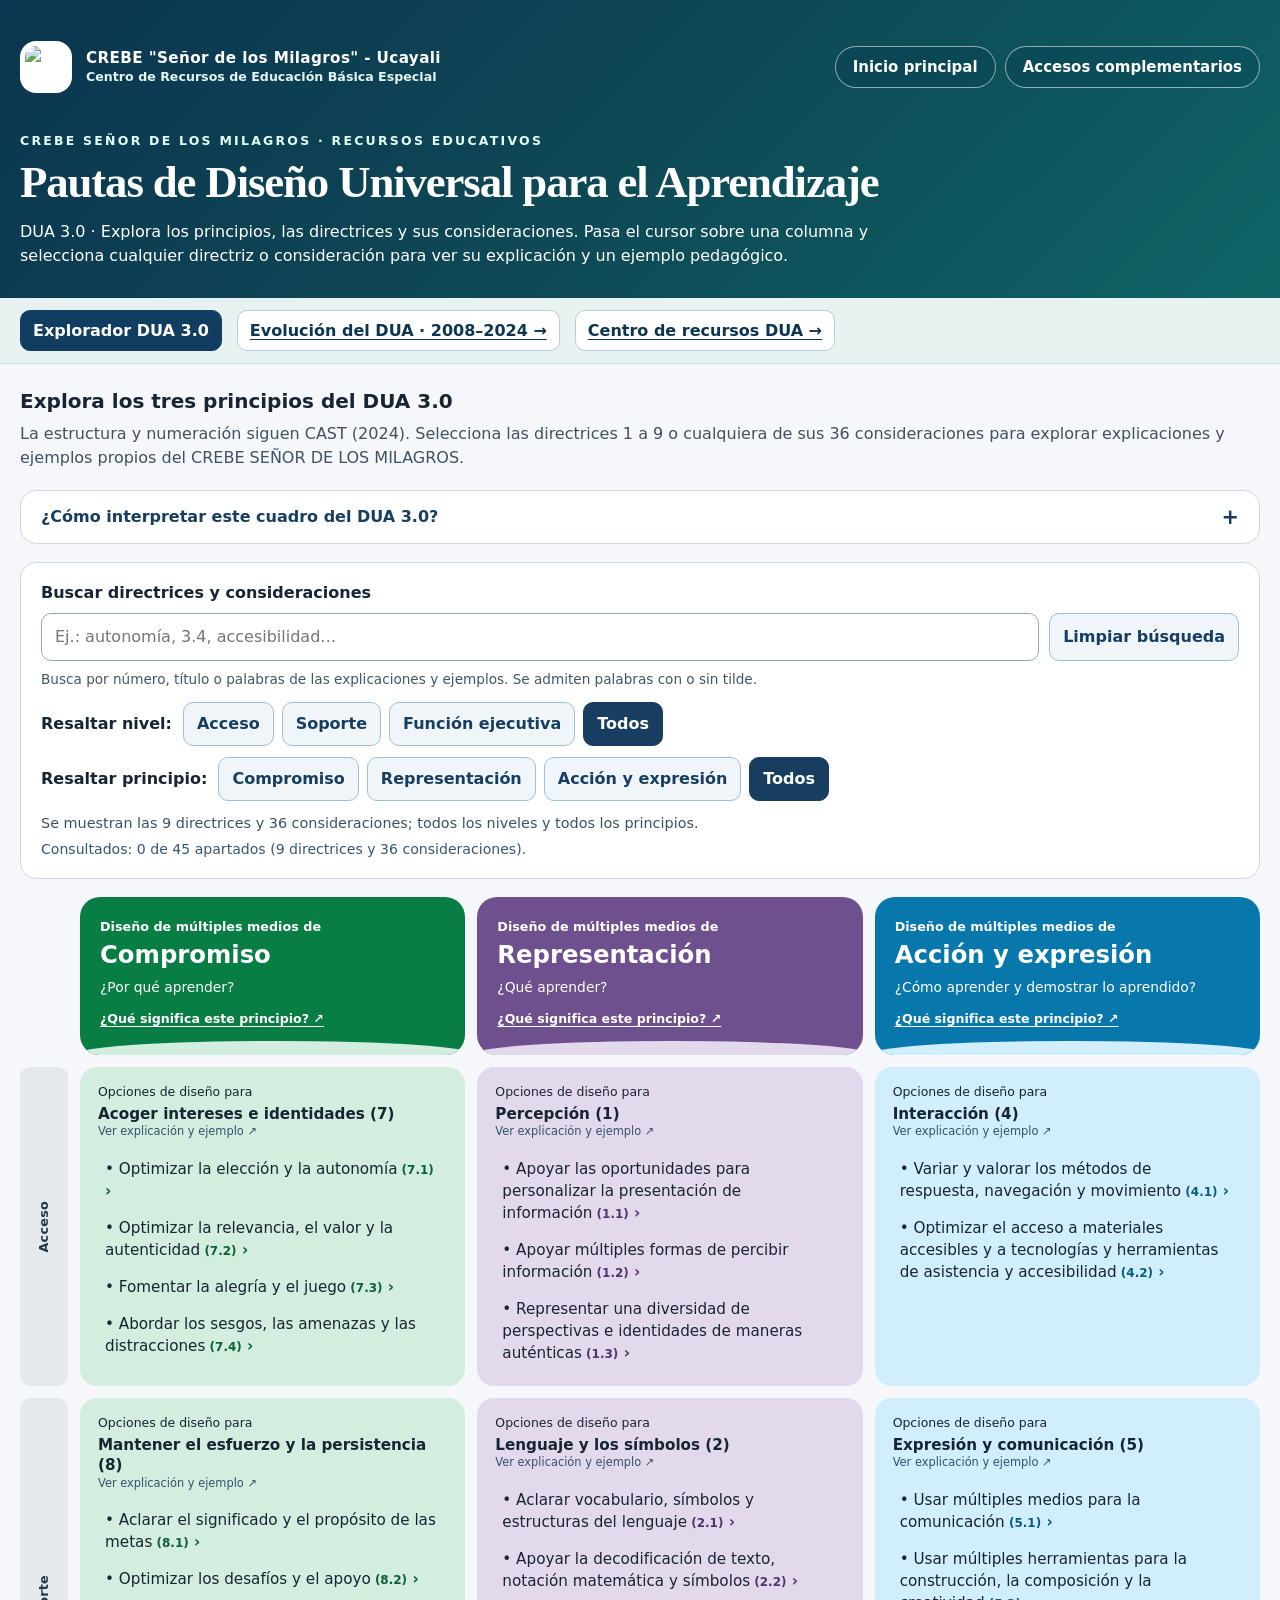
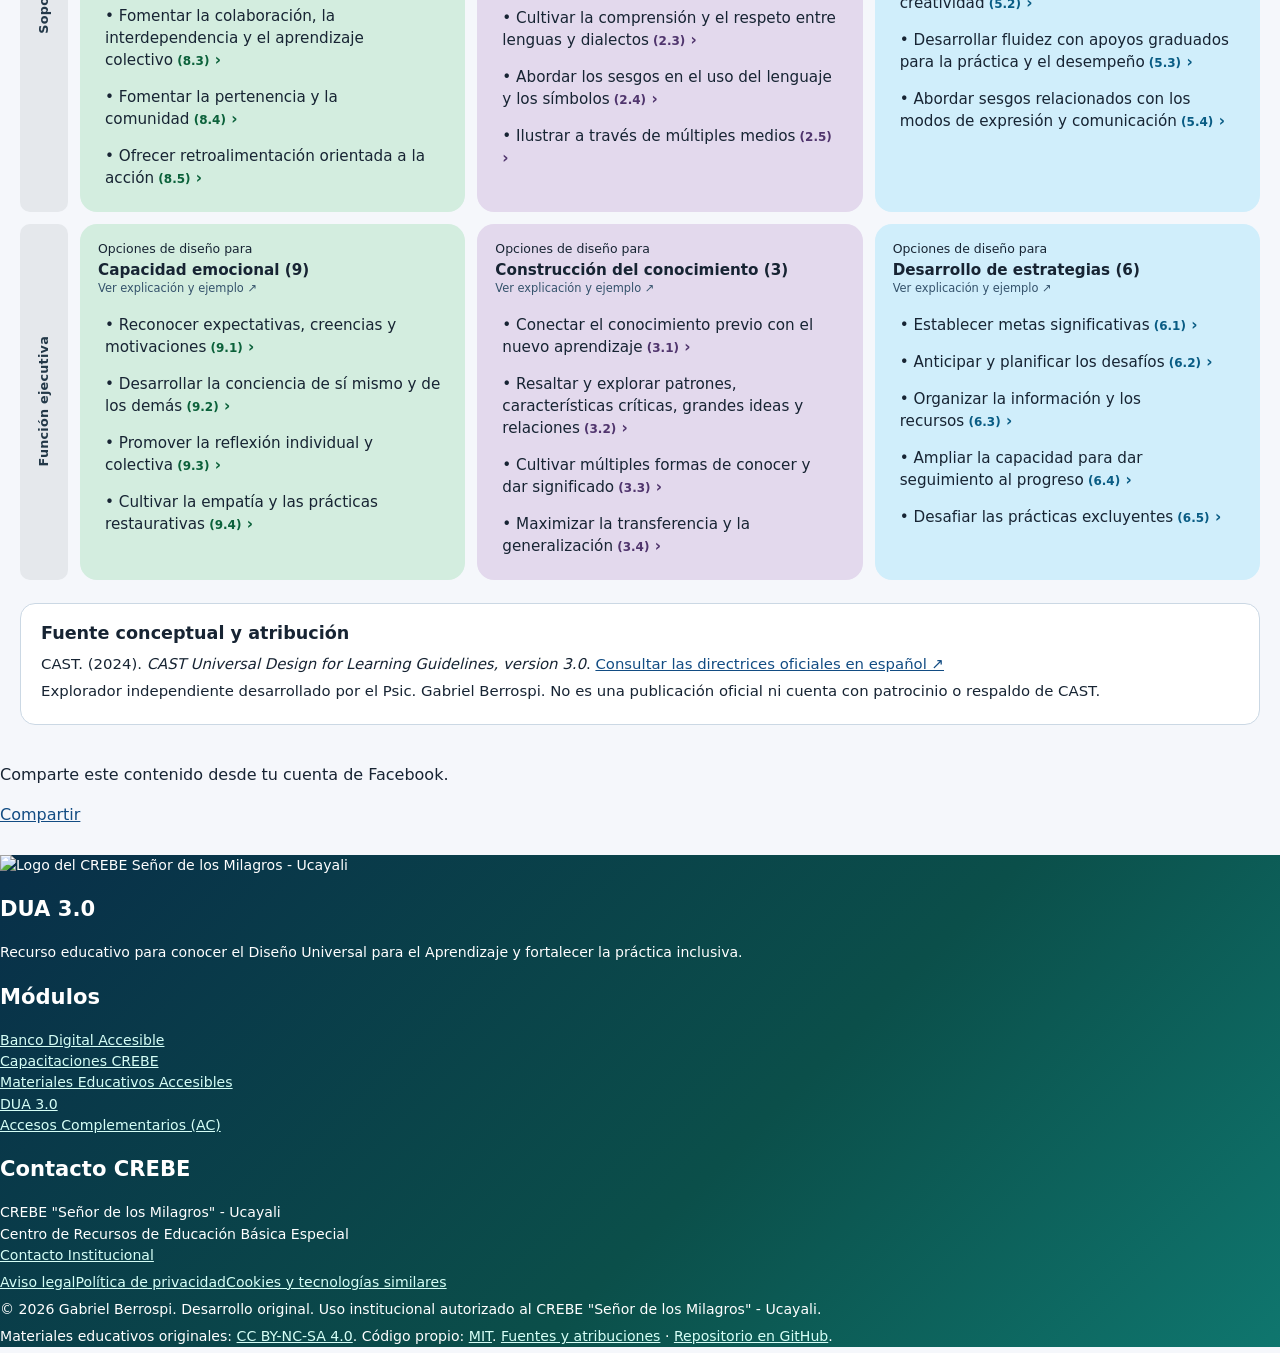
==== commit a8e89fdd: "style(footer): uniformizar pie EVA y actualizar módulos oficiales" ====
--- a/index.html
+++ b/index.html
@@ -157,22 +157,12 @@
 <p>Comparte este contenido desde tu cuenta de Facebook.</p>
 <a class="compartir-facebook" data-compartir-facebook href="https://www.facebook.com/sharer/sharer.php?u=https%3A%2F%2Fcrebeucayali.github.io%2FDUA-3.0%2F" target="_blank" rel="noopener noreferrer">Compartir</a>
 </section>
-<footer class="crebe-footer" aria-label="Pie de página institucional"><div class="crebe-footer-inner">
-<div class="crebe-footer-identity"><img class="crebe-footer-logo" src="https://crebeucayali.github.io/logo-crebe.webp" alt="Logo del CREBE Señor de los Milagros"><div><strong>DUA 3.0 · CREBE Ucayali</strong><p>Recurso educativo para explorar el Diseño Universal para el Aprendizaje y apoyar la práctica inclusiva.</p></div></div>
-<div><span class="crebe-footer-heading">Enlaces</span><nav class="crebe-footer-links" aria-label="Enlaces institucionales y DUA"><a href="https://crebeucayali.github.io/">Inicio principal</a><a href="https://crebeucayali.github.io/accesos-complementarios/">Accesos complementarios</a><a href="./index.html">Explorador DUA 3.0</a><a href="./evolucion.html">Evolución del DUA</a><a href="./recursos.html">Centro de recursos DUA</a></nav></div>
-<div class="crebe-footer-contact"><span class="crebe-footer-heading">Contacto CREBE</span><p>CREBE "Señor de los Milagros" - Ucayali</p><p>Correo: <a href="mailto:senordelosmilagroscrebe@gmail.com">senordelosmilagroscrebe@gmail.com</a></p></div>
-<nav class="footer-legal-eva" aria-label="Enlaces legales">
-<a href="https://crebeucayali.github.io/accesos-complementarios/paginas/aviso-legal.html">Aviso legal</a>
-<a href="https://crebeucayali.github.io/accesos-complementarios/paginas/politica-privacidad.html">Política de privacidad</a>
-<a href="https://crebeucayali.github.io/accesos-complementarios/paginas/politica-cookies.html">Cookies y tecnologías similares</a>
-</nav>
-<div class="crebe-footer-bottom"><p>© 2026 Psic. Gabriel Berrospi. Materiales educativos originales: <a href="https://github.com/crebeucayali/DUA-3.0/blob/main/CONTENT-LICENSE.md">CC BY-NC-SA 4.0</a>. Código propio: <a href="https://github.com/crebeucayali/DUA-3.0/blob/main/LICENSE">MIT</a>.</p><p><a href="https://github.com/crebeucayali/DUA-3.0/blob/main/ATTRIBUTION.md">Fuentes y atribuciones</a> · <a href="https://github.com/crebeucayali/DUA-3.0">Repositorio en GitHub</a></p></div>
-</div></footer>
+<footer class="footer-crebe eva-pie-unificado" aria-label="Pie de página institucional"><div class="footer-contenido footer-contenedor"><section class="footer-bloque footer-columna footer-marca" aria-label="Identidad del módulo"><img class="footer-logo" src="https://crebeucayali.github.io/banco-digital-accesible/logo-crebe.png" alt="Logo del CREBE Señor de los Milagros - Ucayali"><div><h2>DUA 3.0</h2><p>Recurso educativo para conocer el Diseño Universal para el Aprendizaje y fortalecer la práctica inclusiva.</p></div></section><nav class="footer-bloque footer-columna" aria-label="Módulos del Ecosistema Virtual Accesible"><h2>Módulos</h2><p><a href="https://crebeucayali.github.io/banco-digital-accesible/">Banco Digital Accesible</a><br><a href="https://crebeucayali.github.io/capacitaciones/">Capacitaciones CREBE</a><br><a href="https://crebeucayali.github.io/materiales-educativos-accesibles/">Materiales Educativos Accesibles</a><br><a href="https://crebeucayali.github.io/DUA-3.0/">DUA 3.0</a><br><a href="https://crebeucayali.github.io/accesos-complementarios/">Accesos Complementarios (AC)</a></p></nav><section class="footer-bloque footer-columna contacto-footer"><h2>Contacto CREBE</h2><p>CREBE "Señor de los Milagros" - Ucayali<br>Centro de Recursos de Educación Básica Especial<br><a href="https://crebeucayali.github.io/accesos-complementarios/paginas/contacto.html">Contacto Institucional</a></p></section></div><nav class="footer-legal-eva" aria-label="Enlaces legales"><a href="https://crebeucayali.github.io/accesos-complementarios/paginas/aviso-legal.html">Aviso legal</a><a href="https://crebeucayali.github.io/accesos-complementarios/paginas/politica-privacidad.html">Política de privacidad</a><a href="https://crebeucayali.github.io/accesos-complementarios/paginas/politica-cookies.html">Cookies y tecnologías similares</a></nav><div class="footer-final"><p>© 2026 Gabriel Berrospi. Desarrollo original. Uso institucional autorizado al CREBE "Señor de los Milagros" - Ucayali.</p></div><div class="eva-pie-atribuciones"><p>Materiales educativos originales: <a href="https://github.com/crebeucayali/DUA-3.0/blob/main/CONTENT-LICENSE.md">CC BY-NC-SA 4.0</a>. Código propio: <a href="https://github.com/crebeucayali/DUA-3.0/blob/main/LICENSE">MIT</a>. <a href="https://github.com/crebeucayali/DUA-3.0/blob/main/ATTRIBUTION.md">Fuentes y atribuciones</a> · <a href="https://github.com/crebeucayali/DUA-3.0">Repositorio en GitHub</a>.</p></div></footer>
 <article id="print-detail" aria-hidden="true"></article>
 <script src="./dua-contenidos.js"></script>
 <script src="./dua-interactivo.js?v=1"></script>
 <script src="https://crebeucayali.github.io/accesos-complementarios/accesibilidad/accesibilidad.js?v=12" defer></script>
-  <script src="https://crebeucayali.github.io/accesos-complementarios/estadisticas/visitas-eva.js?v=2" data-eva-modulo="dua_3" defer></script>
+  <script src="https://crebeucayali.github.io/accesos-complementarios/estadisticas/visitas-eva.js?v=3" data-eva-modulo="dua_3" defer></script>
 <script src="https://crebeucayali.github.io/DUA-3.0/compartir-facebook.js?v=9" defer></script>
 </body>
 </html>
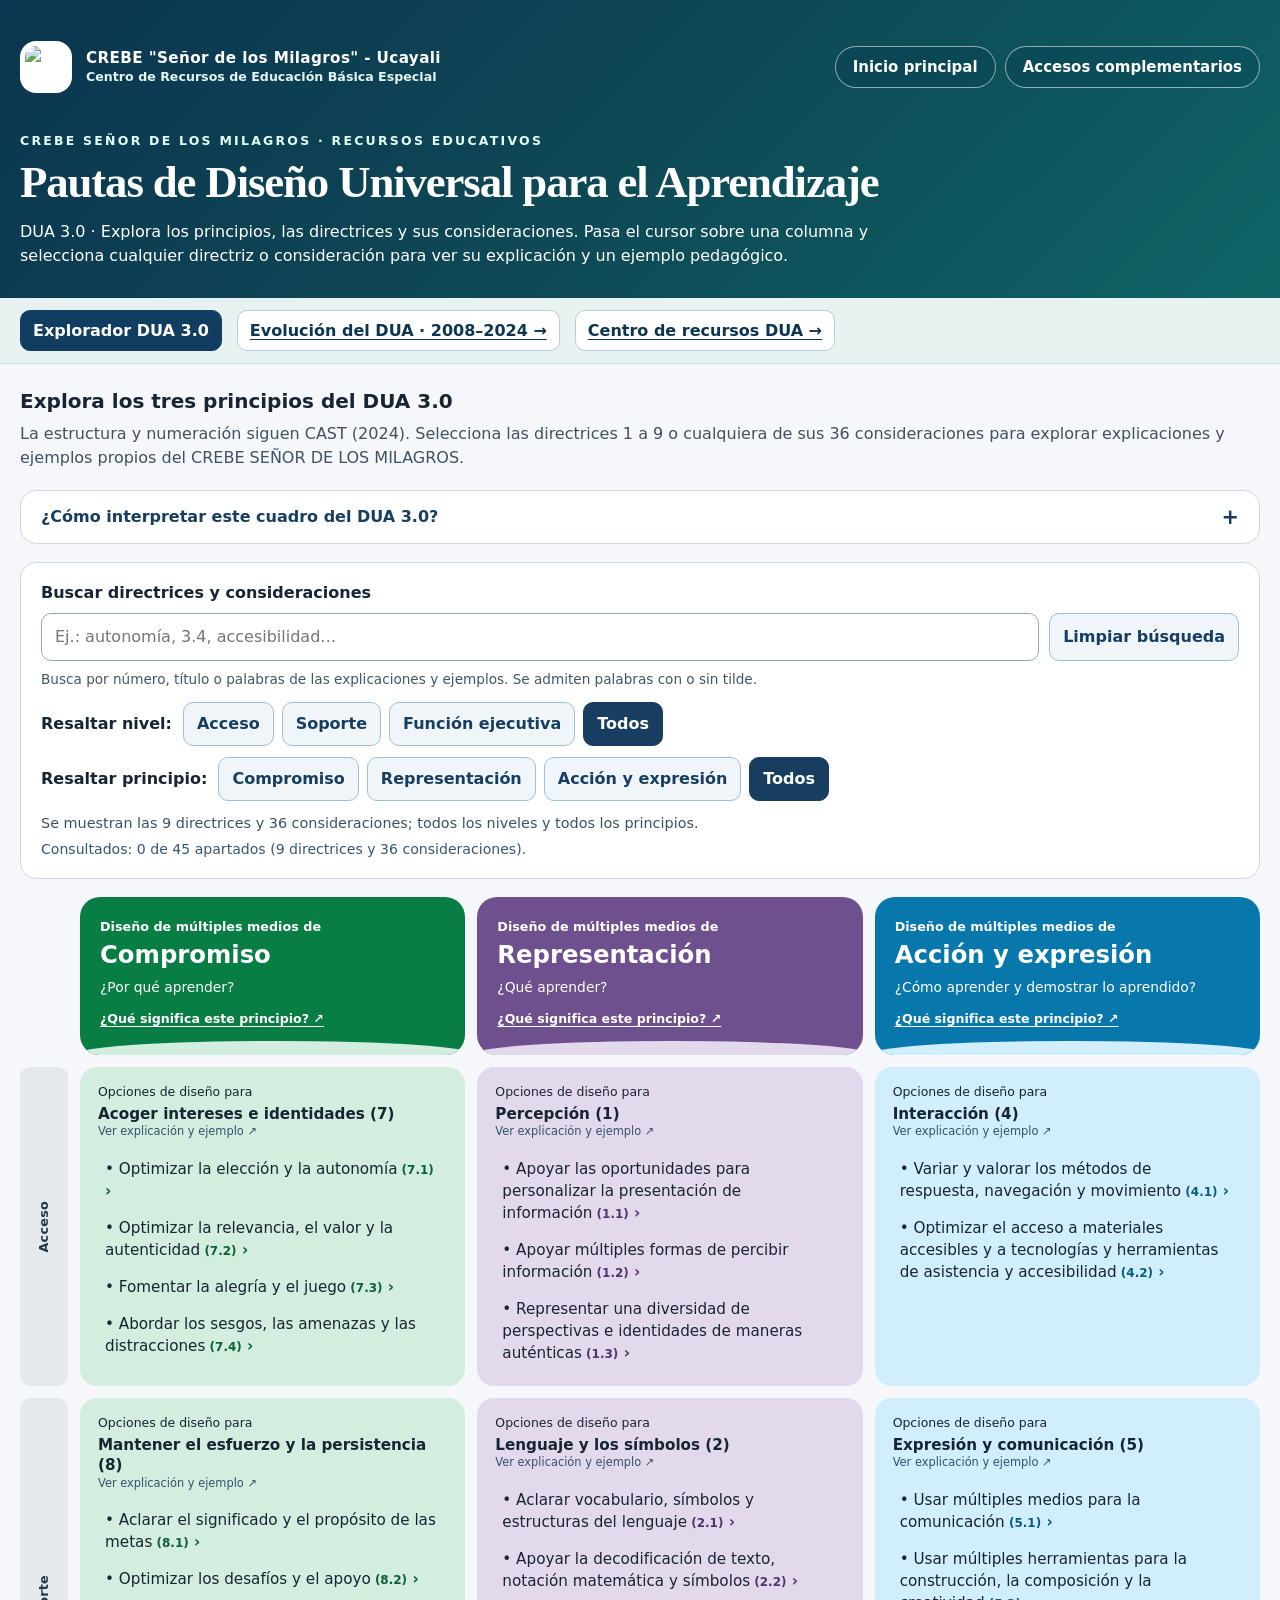
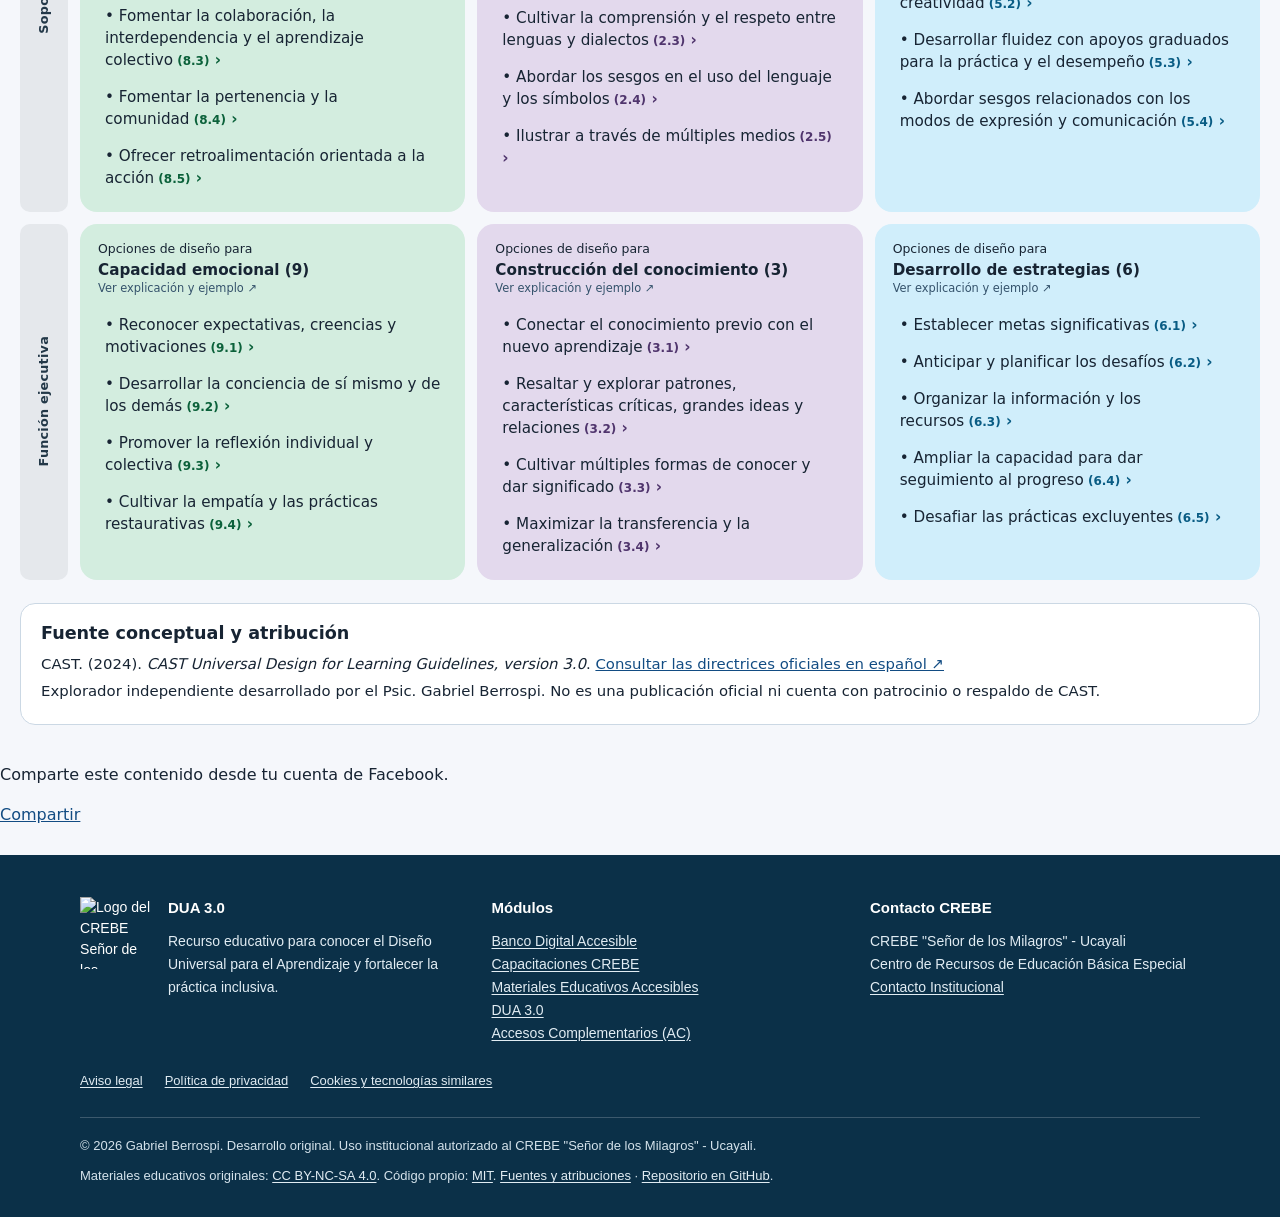
==== commit a3a85e18: "chore(footer): renovar caché CSS del pie común" ====
--- a/index.html
+++ b/index.html
@@ -54,7 +54,7 @@
 }
 </script>
 <link rel="stylesheet" href="./dua-interactivo.css?v=4">
-<link rel="stylesheet" href="./identidad-crebe.css?v=2">
+<link rel="stylesheet" href="./identidad-crebe.css?v=3">
 <link rel="stylesheet" href="https://crebeucayali.github.io/accesos-complementarios/accesibilidad/accesibilidad.css?v=12">
 <link rel="stylesheet" href="https://crebeucayali.github.io/DUA-3.0/compartir-facebook.css?v=1">
 <link rel="icon" type="image/webp" href="https://crebeucayali.github.io/materiales-educativos-accesibles/logo-crebe.webp?v=20261105">
--- a/identidad-crebe.css
+++ b/identidad-crebe.css
@@ -74,3 +74,119 @@
     padding-bottom:6px;
   }
 }
+
+
+/* Pie común EVA: referencia visual BDA; limitado a portadas. */
+footer.eva-pie-unificado {
+  display:block;
+  background:#0b3048;
+  color:#fff;
+  padding:42px 20px 24px;
+  font-family:Inter,Arial,Helvetica,sans-serif;
+}
+footer.eva-pie-unificado .footer-contenido {
+  display:grid;
+  grid-template-columns:1.15fr 1.05fr 1fr;
+  align-items:start;
+  gap:32px;
+  width:100%;
+  max-width:1120px;
+  margin:0 auto;
+}
+footer.eva-pie-unificado .footer-bloque {
+  min-width:0;
+  margin:0;
+  padding:0;
+  border:0;
+  background:transparent;
+}
+footer.eva-pie-unificado .footer-marca {
+  display:flex;
+  flex-direction:row;
+  align-items:flex-start;
+  gap:16px;
+}
+footer.eva-pie-unificado .footer-logo {
+  display:block;
+  width:72px;
+  max-width:72px;
+  height:auto;
+  max-height:72px;
+  flex:0 0 72px;
+  object-fit:contain;
+  border:0;
+  background:transparent;
+}
+footer.eva-pie-unificado .footer-bloque h2 {
+  margin:0 0 12px;
+  color:#fff;
+  font-family:Inter,Arial,Helvetica,sans-serif;
+  font-size:.9375rem;
+  font-weight:750;
+  line-height:1.4;
+}
+footer.eva-pie-unificado .footer-bloque p {
+  margin:0;
+  color:#e1ecf3;
+  font-size:.875rem;
+  font-weight:400;
+  line-height:1.65;
+  text-align:left;
+}
+footer.eva-pie-unificado a {
+  color:#e1ecf3;
+  font-size:inherit;
+  text-decoration:underline;
+  text-underline-offset:2px;
+}
+footer.eva-pie-unificado a:hover {color:#fff;text-decoration-thickness:2px;}
+footer.eva-pie-unificado a:focus-visible {outline:3px solid #f0ad4e;outline-offset:3px;}
+footer.eva-pie-unificado .footer-legal-eva {
+  display:flex;
+  flex-wrap:wrap;
+  gap:12px 22px;
+  width:100%;
+  max-width:1120px;
+  margin:26px auto 0;
+  padding:0 0 26px;
+  border:0;
+  background:transparent;
+}
+footer.eva-pie-unificado .footer-legal-eva a {
+  color:#e1ecf3;
+  font-size:.8125rem;
+}
+footer.eva-pie-unificado .footer-final {
+  width:100%;
+  max-width:1120px;
+  margin:0 auto;
+  padding-top:18px;
+  border-top:1px solid rgba(255,255,255,.2);
+}
+footer.eva-pie-unificado .footer-final p {
+  margin:0;
+  color:#d4e2eb;
+  font-size:.8125rem;
+  font-weight:400;
+  line-height:1.6;
+  text-align:left;
+}
+footer.eva-pie-unificado .eva-pie-atribuciones {
+  max-width:1120px;
+  margin:10px auto 0;
+}
+footer.eva-pie-unificado .eva-pie-atribuciones p {
+  color:#d4e2eb;
+  font-size:.8125rem;
+  line-height:1.6;
+}
+@media(max-width:760px) {
+  footer.eva-pie-unificado {padding:34px 18px 24px;}
+  footer.eva-pie-unificado .footer-contenido {grid-template-columns:1fr;gap:26px;}
+  footer.eva-pie-unificado .footer-marca {flex-direction:row;align-items:flex-start;}
+  footer.eva-pie-unificado .footer-legal-eva {margin-top:26px;}
+}
+@media(max-width:380px) {
+  footer.eva-pie-unificado .footer-marca {gap:12px;}
+  footer.eva-pie-unificado .footer-logo {width:58px;max-width:58px;flex-basis:58px;}
+}
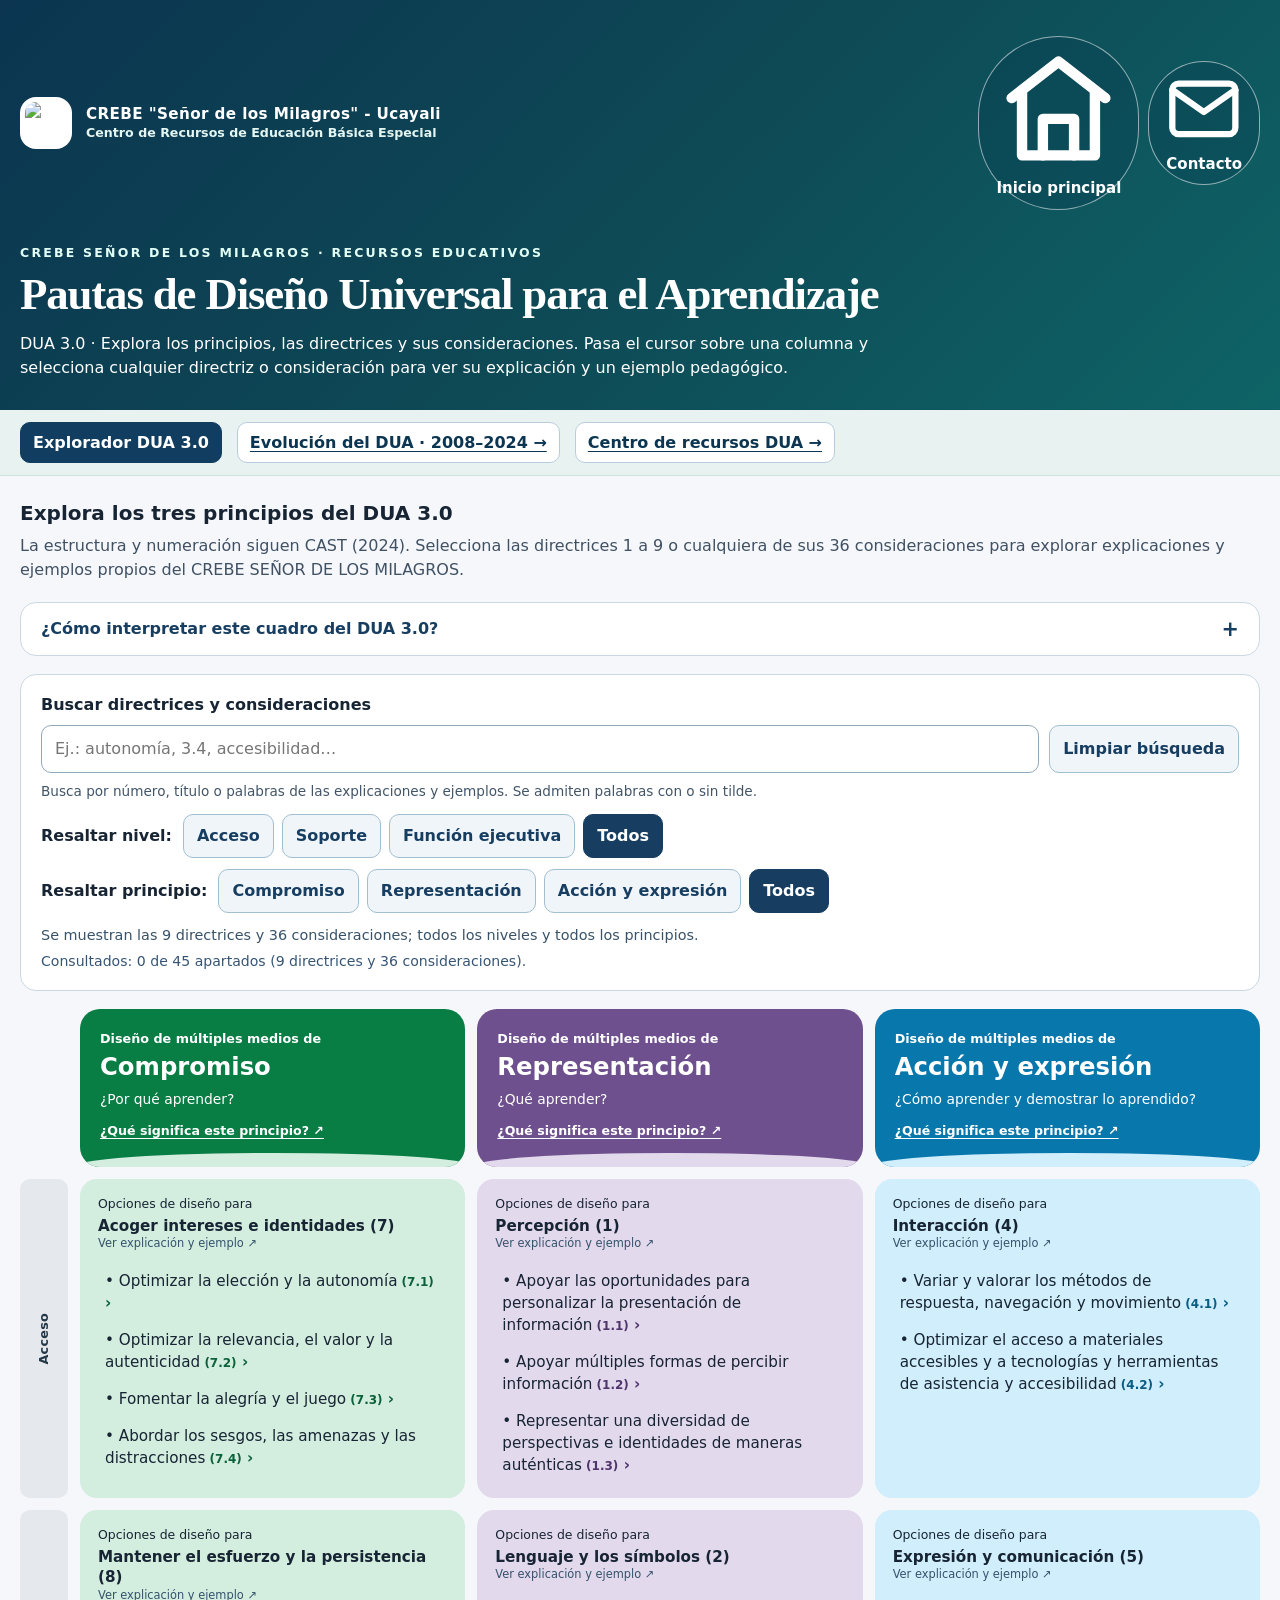
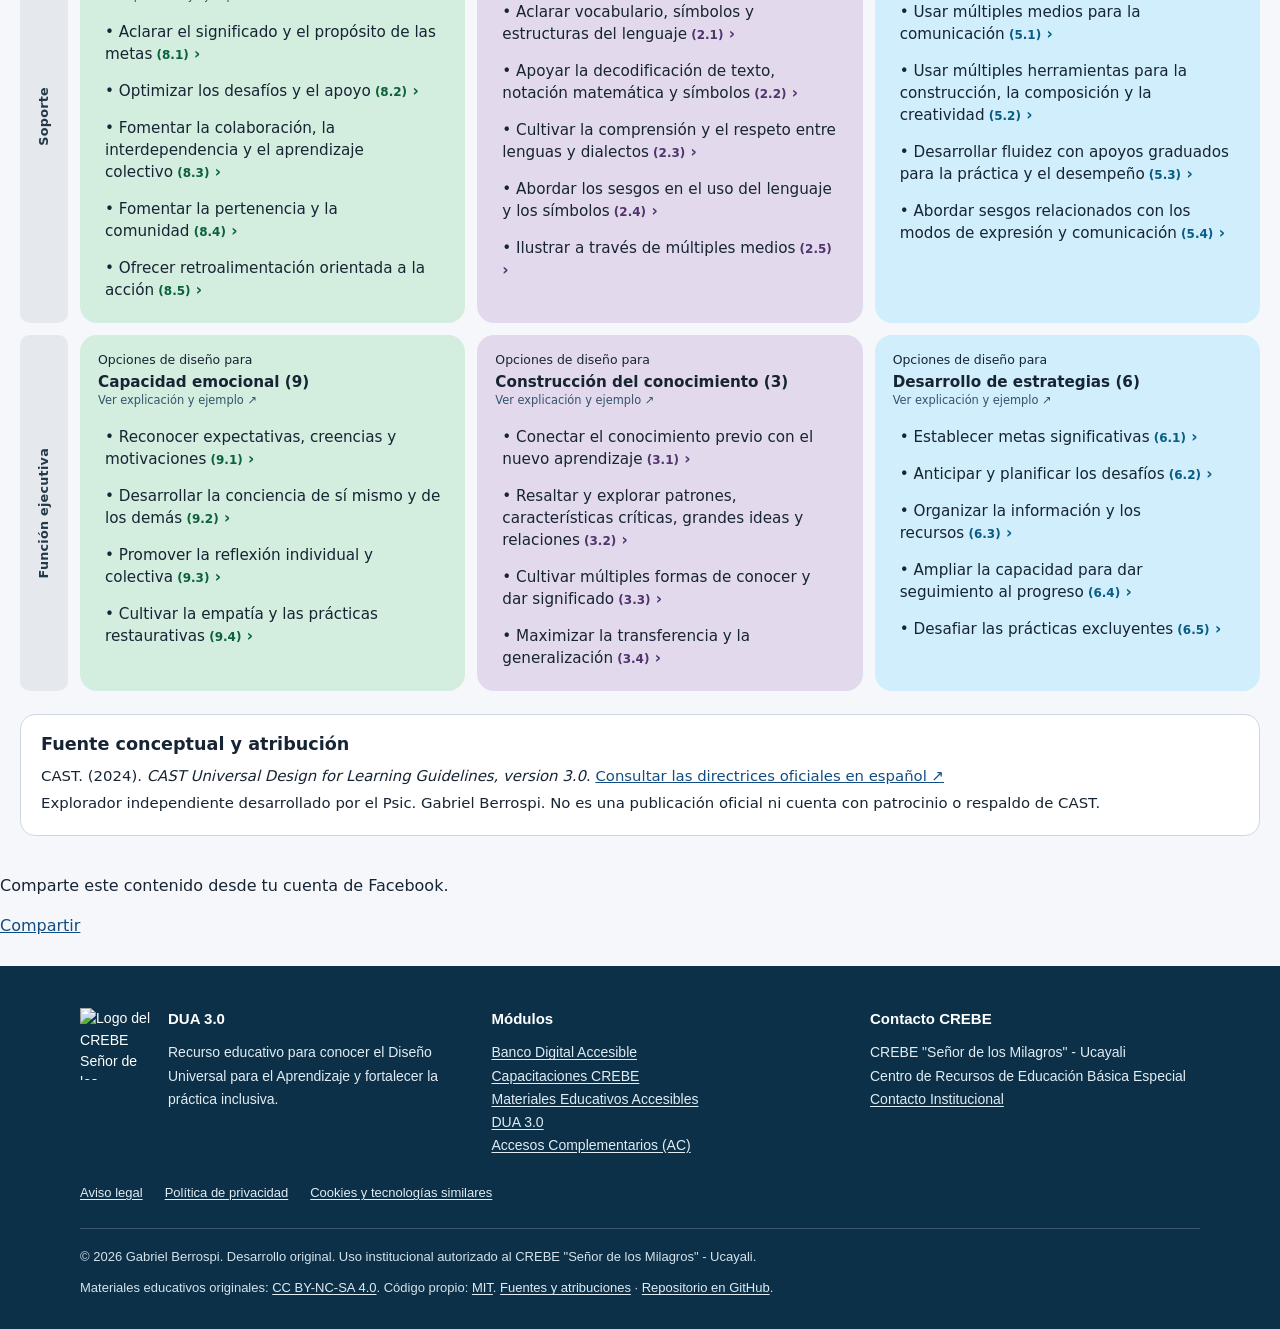
==== commit 7b1fda93: "style(dua): accesos a inicio y contacto con SVG accesibles" ====
--- a/index.html
+++ b/index.html
@@ -58,11 +58,12 @@
 <link rel="stylesheet" href="https://crebeucayali.github.io/accesos-complementarios/accesibilidad/accesibilidad.css?v=12">
 <link rel="stylesheet" href="https://crebeucayali.github.io/DUA-3.0/compartir-facebook.css?v=1">
 <link rel="icon" type="image/webp" href="https://crebeucayali.github.io/materiales-educativos-accesibles/logo-crebe.webp?v=20261105">
+<link rel="stylesheet" href="https://crebeucayali.github.io/accesos-complementarios/accesibilidad/botones-navegacion-eva.css?v=1">
 </head>
 <body>
 <a class="skip" href="#contenido">Saltar al contenido principal</a>
 <header class="hero">
-<div class="crebe-identity"><a class="crebe-identity-mark" href="https://crebeucayali.github.io/" aria-label="Ir al portal del CREBE Señor de los Milagros, Ucayali"><img class="crebe-identity-logo" src="https://crebeucayali.github.io/logo-crebe.webp" alt="Logo del CREBE Señor de los Milagros"><span class="crebe-identity-name"><strong>CREBE "Señor de los Milagros" - Ucayali</strong><small>Centro de Recursos de Educación Básica Especial</small></span></a><div class="crebe-identity-links"><a href="https://crebeucayali.github.io/">Inicio principal</a><a href="https://crebeucayali.github.io/accesos-complementarios/">Accesos complementarios</a></div></div>
+<div class="crebe-identity"><a class="crebe-identity-mark" href="https://crebeucayali.github.io/" aria-label="Ir al portal del CREBE Señor de los Milagros, Ucayali"><img class="crebe-identity-logo" src="https://crebeucayali.github.io/logo-crebe.webp" alt="Logo del CREBE Señor de los Milagros"><span class="crebe-identity-name"><strong>CREBE "Señor de los Milagros" - Ucayali</strong><small>Centro de Recursos de Educación Básica Especial</small></span></a><div class="crebe-identity-links"><a class="eva-acceso-destacado" href="https://crebeucayali.github.io/"><svg class="eva-acceso-icono" xmlns="http://www.w3.org/2000/svg" viewBox="0 0 24 24" fill="none" stroke="currentColor" stroke-width="2" stroke-linecap="round" stroke-linejoin="round" aria-hidden="true" focusable="false"><path d="m3 10 9-7 9 7"/><path d="M5 9v12h14V9"/><path d="M9 21v-7h6v7"/></svg><span>Inicio principal</span></a><a class="eva-acceso-destacado" href="https://crebeucayali.github.io/accesos-complementarios/paginas/contacto.html"><svg class="eva-acceso-icono" xmlns="http://www.w3.org/2000/svg" viewBox="0 0 24 24" fill="none" stroke="currentColor" stroke-width="2" stroke-linecap="round" stroke-linejoin="round" aria-hidden="true" focusable="false"><rect x="2" y="4" width="20" height="16" rx="2"/><path d="m2 6 10 7 10-7"/></svg><span>Contacto</span></a></div></div>
 <div class="brand">CREBE SEÑOR DE LOS MILAGROS · Recursos educativos</div>
 <h1>Pautas de Diseño Universal para el Aprendizaje</h1>
 <p>DUA 3.0 · Explora los principios, las directrices y sus consideraciones. Pasa el cursor sobre una columna y selecciona cualquier directriz o consideración para ver su explicación y un ejemplo pedagógico.</p>
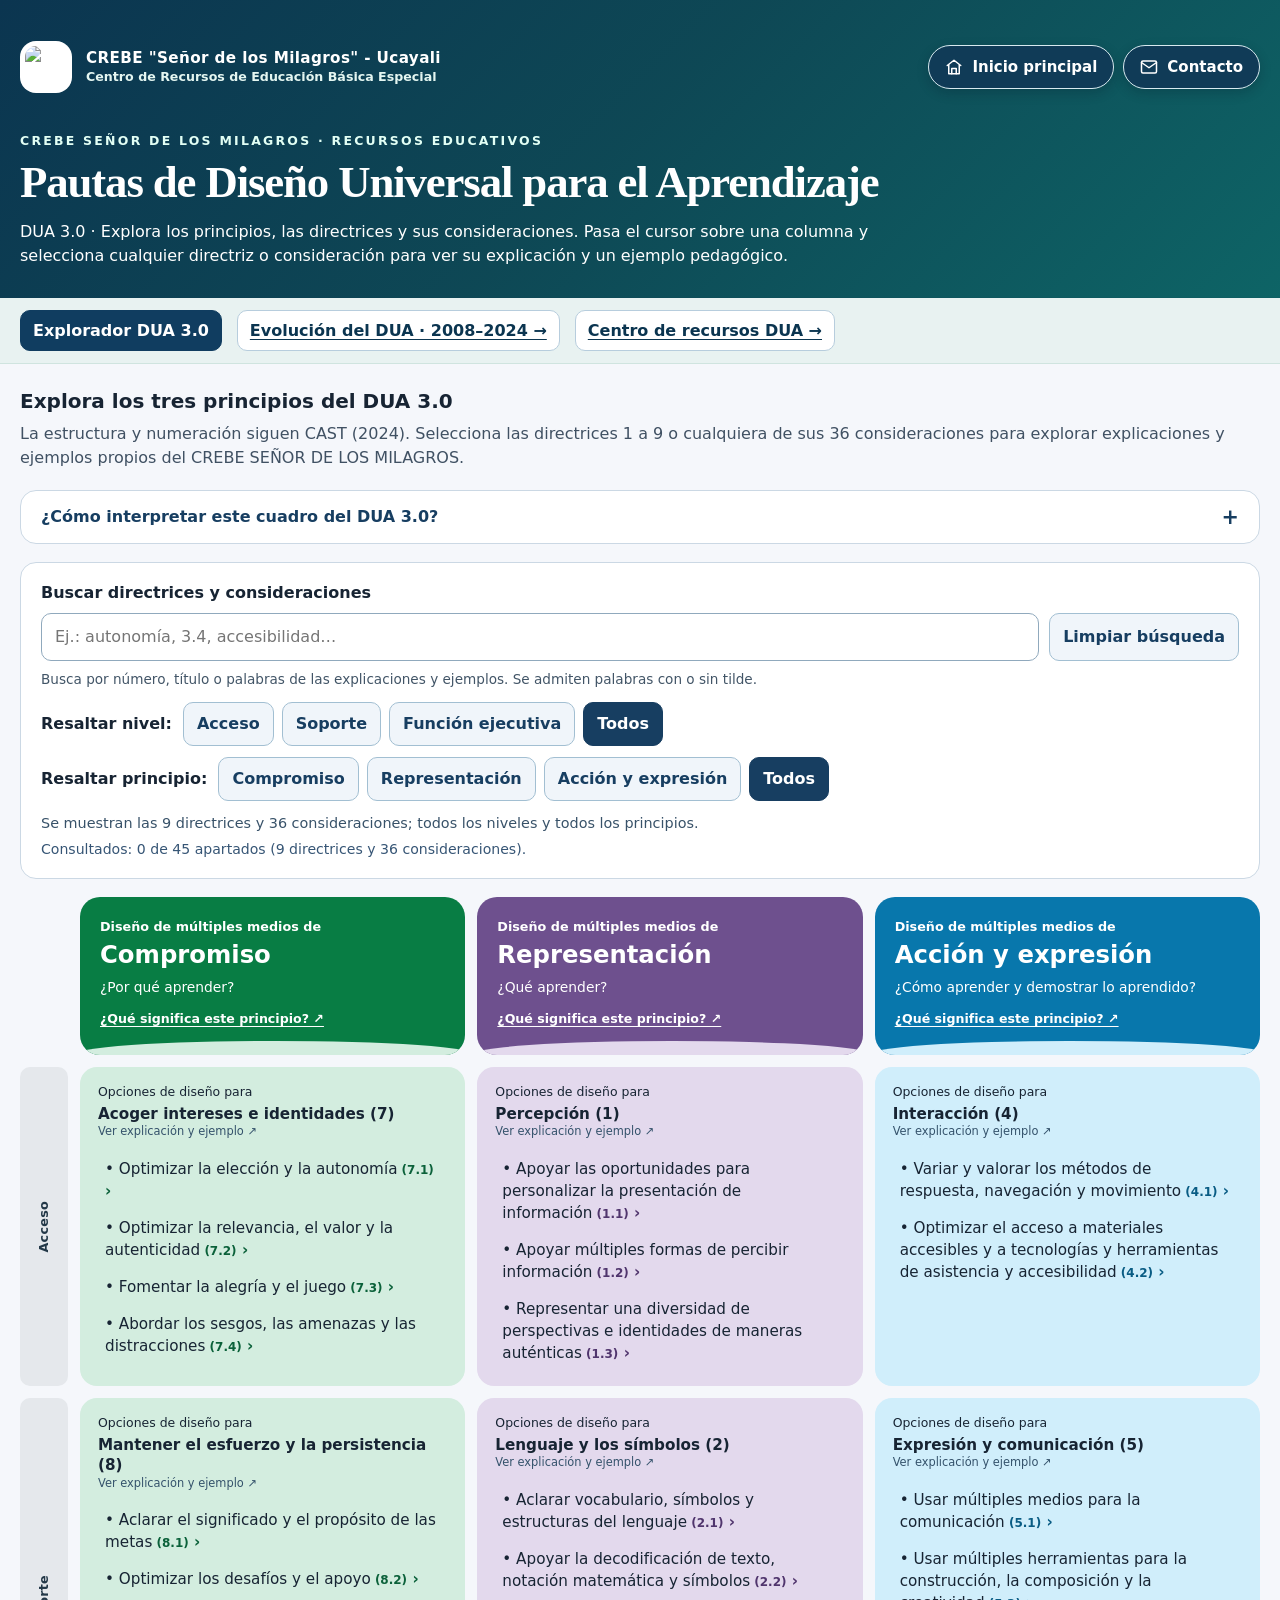
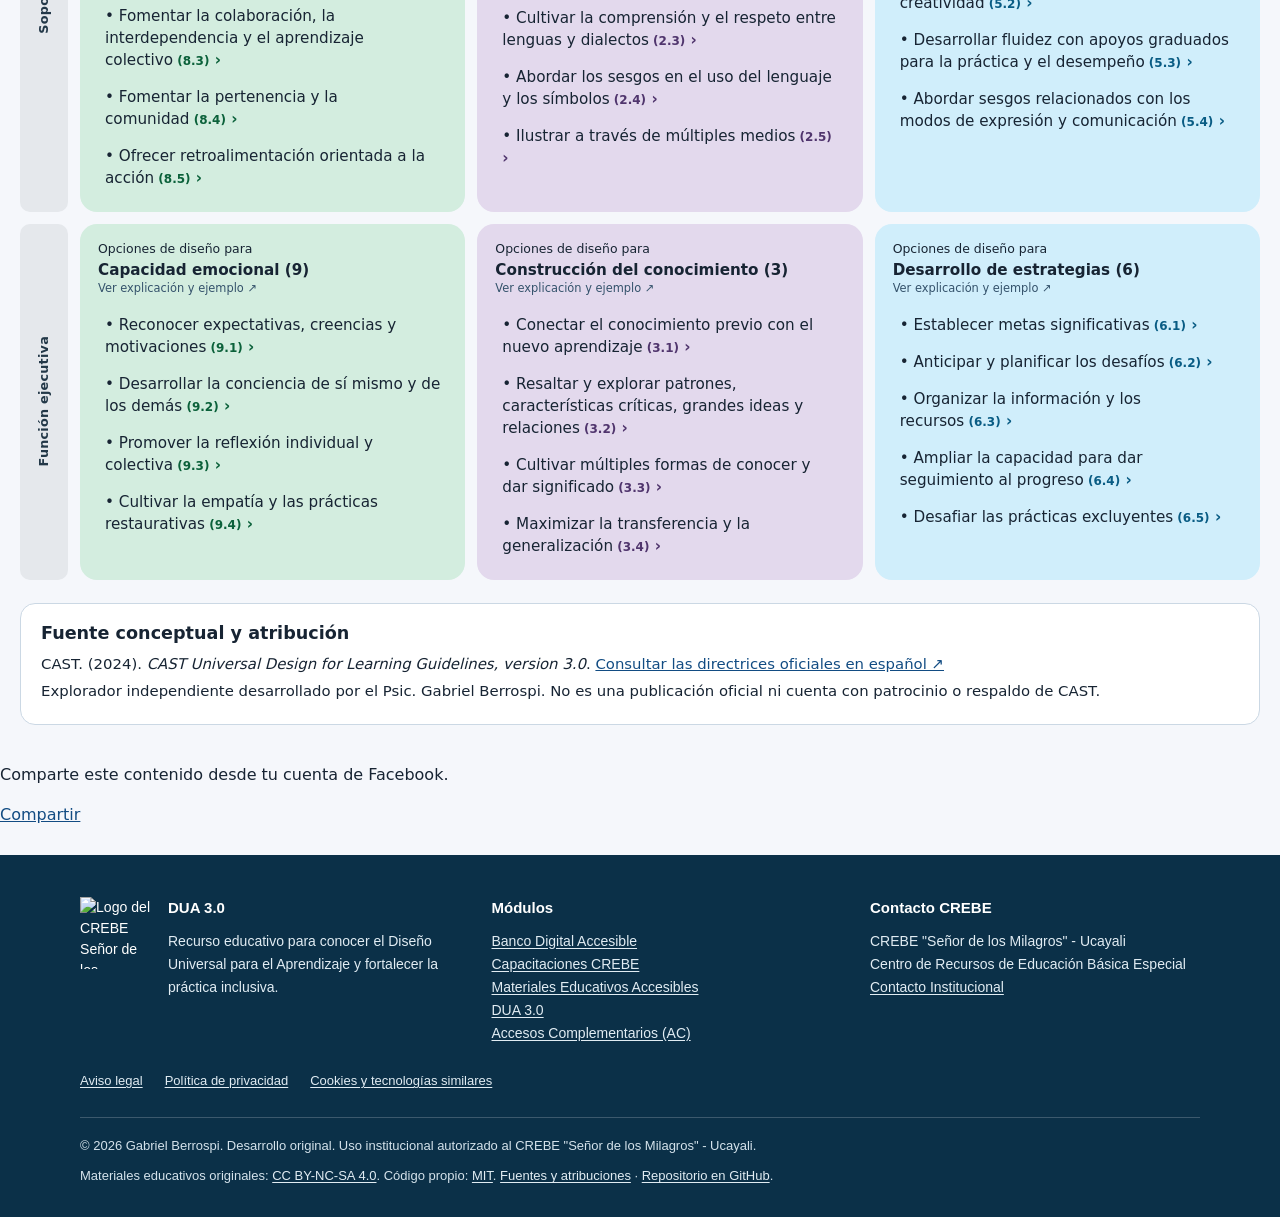
==== commit 8af61fa9: "fix(dua): cargar botones locales y normalizar portada en index.html" ====
--- a/index.html
+++ b/index.html
@@ -58,7 +58,7 @@
 <link rel="stylesheet" href="https://crebeucayali.github.io/accesos-complementarios/accesibilidad/accesibilidad.css?v=12">
 <link rel="stylesheet" href="https://crebeucayali.github.io/DUA-3.0/compartir-facebook.css?v=1">
 <link rel="icon" type="image/webp" href="https://crebeucayali.github.io/materiales-educativos-accesibles/logo-crebe.webp?v=20261105">
-<link rel="stylesheet" href="https://crebeucayali.github.io/accesos-complementarios/accesibilidad/botones-navegacion-eva.css?v=1">
+<link rel="stylesheet" href="botones-navegacion-eva.css?v=1">
 </head>
 <body>
 <a class="skip" href="#contenido">Saltar al contenido principal</a>
--- a/botones-navegacion-eva.css
+++ b/botones-navegacion-eva.css
@@ -0,0 +1,75 @@
+/* Navegación EVA en DUA 3.0. Hoja local por CSP style-src 'self'.
+   Aplicación exclusiva a los accesos de la identidad institucional. */
+.crebe-identity .crebe-identity-links {
+  display:flex;
+  flex-wrap:wrap;
+  justify-content:flex-end;
+  align-items:center;
+  gap:9px;
+}
+.crebe-identity .crebe-identity-links > a.eva-acceso-destacado {
+  display:inline-flex;
+  flex-direction:row;
+  align-items:center;
+  justify-content:center;
+  gap:9px;
+  box-sizing:border-box;
+  min-width:0;
+  min-height:44px;
+  width:auto;
+  max-width:100%;
+  padding:10px 16px;
+  border:1px solid #d7e9ef;
+  border-radius:999px;
+  background:#103b57;
+  color:#fff !important;
+  font-size:.9375rem;
+  font-weight:700;
+  line-height:1.25;
+  text-decoration:none;
+  text-shadow:none;
+  box-shadow:0 4px 12px rgba(0,20,35,.22);
+  transition:background-color .18s ease,box-shadow .18s ease,transform .18s ease;
+}
+.crebe-identity .crebe-identity-links > a.eva-acceso-destacado:hover {
+  background:#19577a;
+  border-color:#fff;
+  color:#fff !important;
+  transform:translateY(-1px);
+  box-shadow:0 6px 15px rgba(0,20,35,.3);
+}
+.crebe-identity .crebe-identity-links > a.eva-acceso-destacado:focus-visible {
+  outline:3px solid #ffd166;
+  outline-offset:3px;
+}
+.crebe-identity .crebe-identity-links > a.eva-acceso-destacado > .eva-acceso-icono {
+  display:block;
+  box-sizing:border-box;
+  width:18px !important;
+  height:18px !important;
+  min-width:18px;
+  min-height:18px;
+  max-width:18px;
+  max-height:18px;
+  flex:0 0 18px;
+  margin:0;
+  padding:0;
+  background:none;
+  fill:none;
+  stroke:currentColor;
+  vertical-align:middle;
+}
+.crebe-identity .crebe-identity-links > a.eva-acceso-destacado > span {
+  display:inline;
+  font:inherit;
+  color:inherit;
+  line-height:inherit;
+}
+@media(max-width:720px){
+  .crebe-identity .crebe-identity-links {justify-content:flex-start;}
+  .crebe-identity .crebe-identity-links > a.eva-acceso-destacado {padding:10px 13px;font-size:.875rem;}
+}
+@media(prefers-reduced-motion:reduce){
+  .crebe-identity .crebe-identity-links > a.eva-acceso-destacado {transition:none;}
+  .crebe-identity .crebe-identity-links > a.eva-acceso-destacado:hover {transform:none;}
+}
